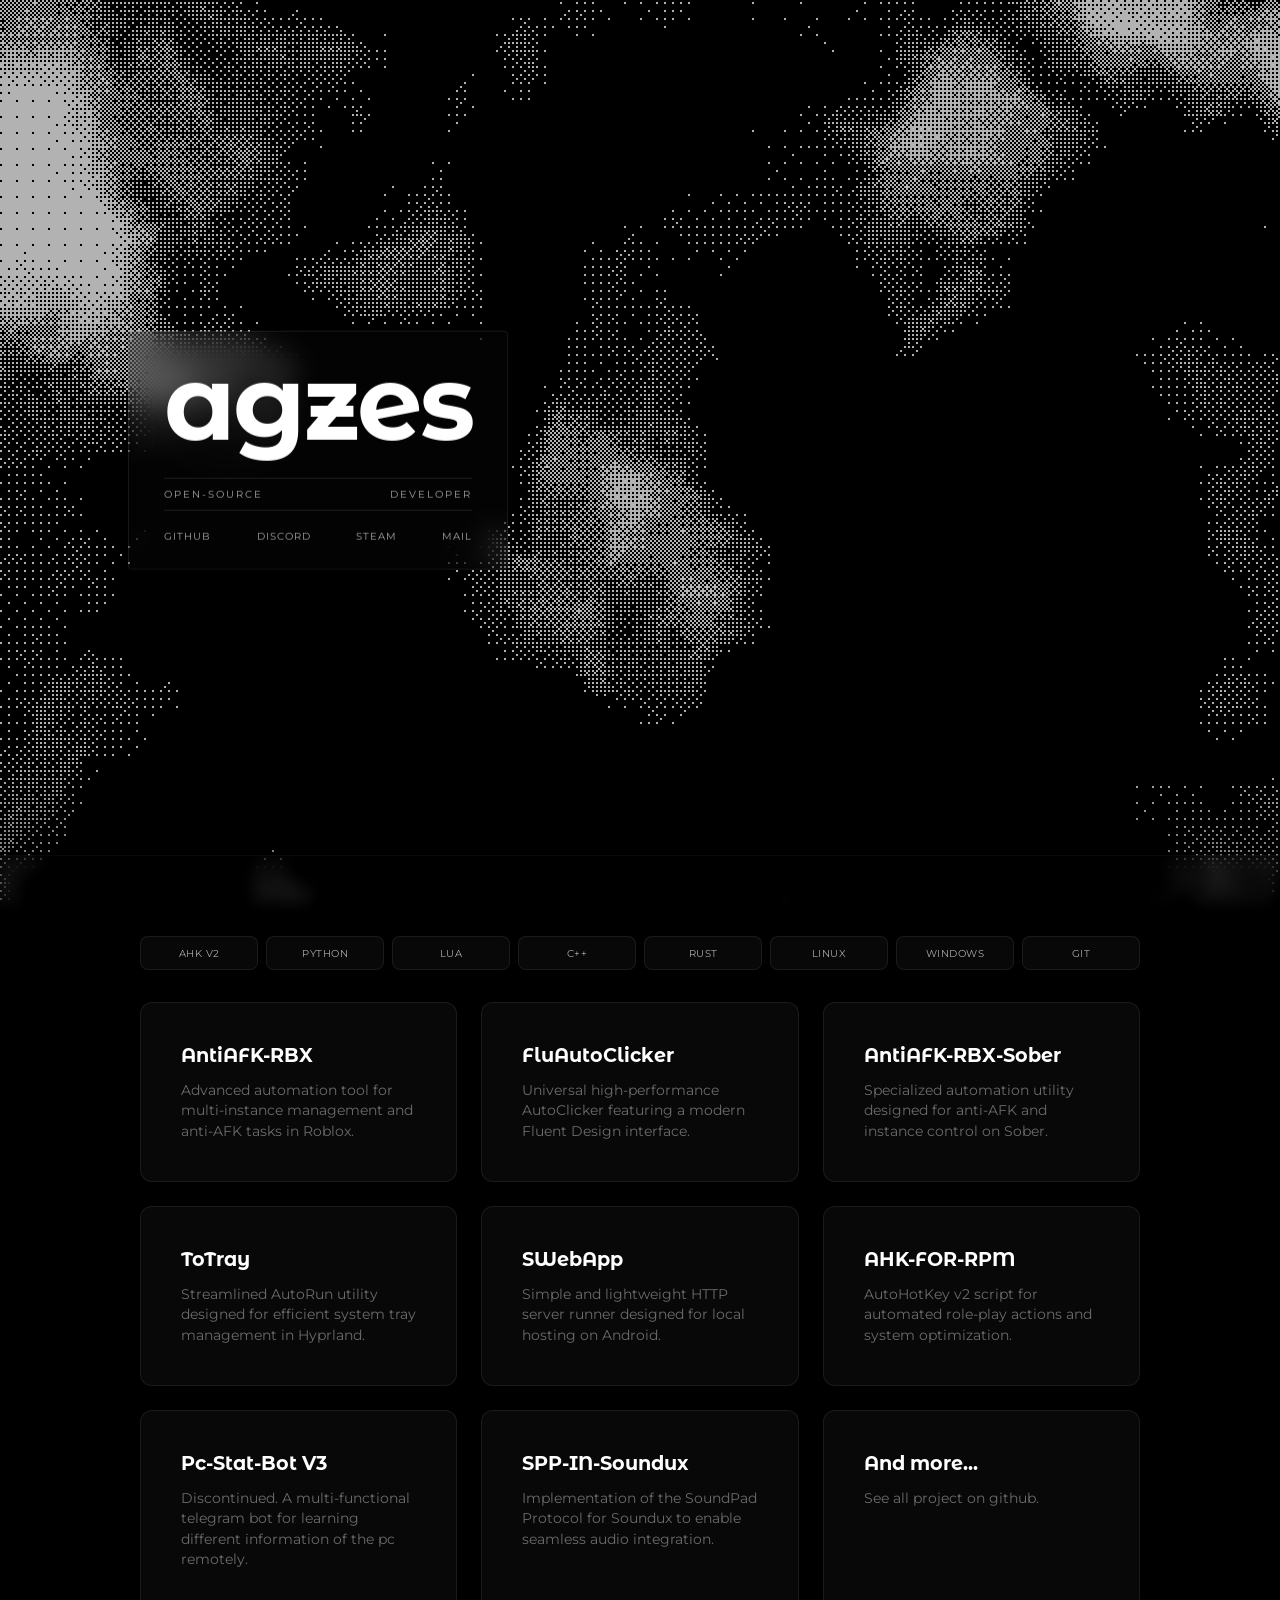
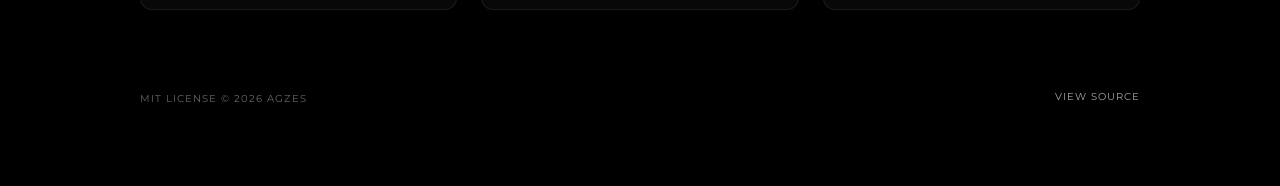
==== index.html @ f8b66f7f "🌐 • Update link" ====
<!doctype html>
<html lang="en">

<head>
    <meta charset="UTF-8" />
    <meta name="viewport" content="width=device-width, initial-scale=1.0" />
    <meta name="description" content="agzes - open-source developer" />
    <title>Agzes</title>
    <link rel="preconnect" href="https://fonts.googleapis.com" />
    <link rel="preconnect" href="https://fonts.gstatic.com" crossorigin />
    <link
        href="https://fonts.googleapis.com/css2?family=Montserrat+Alternates:wght@700&family=Montserrat:wght@300&display=swap"
        rel="stylesheet" />

    <link rel="icon" type="image/png" href="favicon.png">

    <meta property="og:title" content="@agzes" />
    <meta property="og:type" content="website" />
    <meta property="og:url" content="https://agzes.netlify.app" />
    <meta name="theme-color" content="#898989" />
    <meta property="og:image" content="https://agzes.netlify.app/p.png" />
    <meta property="og:image:alt" content="@agzes" />
    <meta name="twitter:card" content="summary_large_image" />
    <meta name="twitter:title" content="@agzes" />
    <meta name="twitter:description" content="Agzes - open-source developer." />

    <style>
        html,
        body {
            margin: 0;
            padding: 0;
            width: 100%;
            min-height: 100%;
            background-color: #000;
            color: #fff;
            overflow-x: hidden;
        }

        .content {
            position: relative;
            z-index: 10;
            width: 100%;
            box-sizing: border-box;
        }

        @keyframes fadeInUp {
            from {
                opacity: 0;
                transform: translateY(calc(-50% + 15px));
                filter: blur(10px);
            }

            to {
                opacity: 1;
                transform: translateY(-50%);
                filter: blur(0);
            }
        }

        .hero {
            height: 100vh;
            display: flex;
            flex-direction: column;
            justify-content: center;
            padding: 0 10%;
            box-sizing: border-box;
            position: relative;
        }

        .hero-inner {
            display: inline-flex;
            flex-direction: column;
            position: fixed;
            top: 50%;
            left: 10%;
            transform: translateY(-50%);
            padding: 1.5rem 2.2rem;
            width: fit-content;
            box-sizing: border-box;
            backdrop-filter: blur(14px);
            -webkit-backdrop-filter: blur(14px);
            border: 1px solid rgba(255, 255, 255, 0.08);
            border-radius: 4px;
            background: rgba(255, 255, 255, 0.01);
            animation: fadeInUp 1.2s cubic-bezier(0.22, 1, 0.36, 1) 0.1s forwards;
            opacity: 0;
            z-index: 100;
            transition: all 0.7s cubic-bezier(0.22, 1, 0.36, 1);
        }

        .hero-inner.sticky {
            top: 0;
            left: 0;
            transform: translateY(0) !important;
            width: 100%;
            max-width: none;
            border-radius: 0;
            border-color: transparent;
            border-bottom-color: rgba(255, 255, 255, 0.08);
            padding: 0.8rem 10%;
            flex-direction: row;
            align-items: center;
            justify-content: space-between;
            background: rgba(0, 0, 0, 0.6);
        }

        .hero h1 {
            font-family: "Montserrat Alternates", sans-serif;
            font-size: clamp(3rem, 12vw, 6.5rem);
            font-weight: 700;
            margin: 0;
            letter-spacing: -3px;
            text-transform: lowercase;
            line-height: 0.9;
            transition: all 0.6s cubic-bezier(0.22, 1, 0.36, 1);
        }

        .hero-inner.sticky h1 {
            font-size: 1.5rem;
            letter-spacing: -1px;
        }

        .hero-status {
            margin: 1.8rem 0 1.2rem 0;
            display: flex;
            justify-content: space-between;
            width: 100%;
            font-family: "Montserrat", sans-serif;
            font-size: 0.6rem;
            font-weight: 400;
            letter-spacing: 2px;
            color: rgba(255, 255, 255, 0.65);
            text-transform: uppercase;
            border-top: 1px solid rgba(255, 255, 255, 0.1);
            border-bottom: 1px solid rgba(255, 255, 255, 0.1);
            padding: 10px 0;
            transition: all 0.6s ease;
        }

        .hero-inner.sticky .hero-status {
            display: none;
        }

        .hero-links {
            display: flex;
            justify-content: space-between;
            width: 100%;
            gap: 20px;
            margin: 0;
            padding: 0;
            transition: all 0.6s ease;
        }

        .hero-inner.sticky .hero-links {
            width: auto;
            justify-content: flex-end;
            gap: 30px;
            margin-right: 20px;
        }

        .hero-links a {
            font-family: "Montserrat", sans-serif;
            font-size: 0.6rem;
            color: rgba(255, 255, 255, 0.65);
            text-decoration: none;
            text-transform: uppercase;
            letter-spacing: 1px;
            transition: all 0.3s ease;
            border-bottom: 1px solid transparent;
            padding-bottom: 2px;
        }

        .hero-links a:hover {
            color: #fff;
            border-bottom-color: rgba(255, 255, 255, 0.3);
        }

        .info-wrapper {
            width: 100%;
            background: linear-gradient(to bottom, rgba(0, 0, 0, 0.1), rgba(0, 0, 0, 0.3));
            backdrop-filter: blur(8px) saturate(110%);
            -webkit-backdrop-filter: blur(8px) saturate(110%);
            border-top: 1px solid rgba(255, 255, 255, 0.05);
            margin-top: -5vh;
            padding: 80px 0;
            position: relative;
            transform: translateZ(0);
        }

        .info-wrapper::before {
            content: "";
            position: absolute;
            top: -100px;
            left: 0;
            width: 100%;
            height: 100px;
            background: linear-gradient(to bottom, transparent, rgba(0, 0, 0, 0.3));
            pointer-events: none;
        }

        .info-panel {
            max-width: 1000px;
            margin: 0 auto;
            padding: 0 10%;
        }

        .project-list {
            display: grid;
            grid-template-columns: repeat(auto-fit, minmax(300px, 1fr));
            gap: 1.5rem;
            background: transparent;
            border: none;
        }

        .project-row {
            display: flex;
            flex-direction: column;
            padding: 2.5rem;
            background: rgba(20, 20, 20, 0.4);
            backdrop-filter: blur(20px) saturate(150%);
            -webkit-backdrop-filter: blur(20px) saturate(150%);
            border: 1px solid rgba(255, 255, 255, 0.08);
            border-radius: 12px;
            transition: all 0.3s ease;
            position: relative;
            cursor: pointer;
            overflow: hidden;
            text-decoration: none;
        }

        .project-row::before {
            content: "";
            position: absolute;
            inset: 0;
            background: radial-gradient(circle at var(--mouse-x) var(--mouse-y), rgba(255, 255, 255, 0.12) 0%, transparent 150px);
            z-index: 0;
            opacity: 0;
            transition: opacity 0.3s ease;
            pointer-events: none;
        }

        .project-row:hover::before {
            opacity: 1;
        }

        .project-row:hover {
            background: rgba(255, 255, 255, 0.04);
            border-color: rgba(255, 255, 255, 0.15);
        }

        .project-row>* {
            position: relative;
            z-index: 1;
        }

        .project-row h3 {
            font-family: "Montserrat Alternates", sans-serif;
            font-size: 1.2rem;
            margin: 0 0 0.8rem 0;
            color: #fff;
            font-weight: 700;
        }

        .star-count {
            position: absolute;
            top: 1.5rem;
            right: 1.5rem;
            font-family: "Montserrat", sans-serif;
            font-size: 0.7rem;
            color: rgba(255, 255, 255, 0.4);
            display: flex;
            align-items: center;
            gap: 4px;
        }

        .star-count svg {
            width: 12px;
            height: 12px;
            fill: currentColor;
        }

        .project-row p {
            font-family: "Montserrat", sans-serif;
            font-size: 0.85rem;
            line-height: 1.5;
            color: rgba(255, 255, 255, 0.4);
            margin: 0;
        }

        .stack {
            margin-bottom: 2rem;
            display: grid;
            grid-template-columns: repeat(auto-fit, minmax(90px, 1fr));
            gap: 0.5rem;
            width: 100%;
        }

        .stack div {
            display: flex;
            align-items: center;
            justify-content: center;
            padding: 0.6rem 0.3rem;
            background: rgba(20, 20, 20, 0.4);
            backdrop-filter: blur(15px) saturate(150%);
            -webkit-backdrop-filter: blur(15px) saturate(150%);
            border: 1px solid rgba(255, 255, 255, 0.08);
            border-radius: 8px;
            font-family: "Montserrat", sans-serif;
            font-size: 0.65rem;
            font-weight: 400;
            color: rgba(255, 255, 255, 0.65);
            text-transform: uppercase;
            letter-spacing: 0.5px;
            transition: all 0.3s ease;
            position: relative;
            overflow: hidden;
            cursor: default;
            white-space: nowrap;
        }

        .stack div::before {
            content: "";
            position: absolute;
            inset: 0;
            background: radial-gradient(circle at var(--mouse-x) var(--mouse-y), rgba(255, 255, 255, 0.1) 0%, transparent 80px);
            z-index: 0;
            opacity: 0;
            transition: opacity 0.3s ease;
            pointer-events: none;
        }

        .stack div:hover::before {
            opacity: 1;
        }

        .stack div:hover {
            background: rgba(255, 255, 255, 0.04);
            border-color: rgba(255, 255, 255, 0.15);
            color: #fff;
        }

        .stack span {
            display: none;
        }

        .footer {
            margin-top: 3rem;
            padding-top: 2rem;
            display: flex;
            justify-content: space-between;
            align-items: center;
            font-family: "Montserrat", sans-serif;
            font-size: 0.65rem;
            color: rgba(255, 255, 255, 0.4);
            text-transform: uppercase;
            letter-spacing: 1px;
        }

        .footer a {
            color: rgba(255, 255, 255, 0.65);
            text-decoration: none;
            transition: color 0.3s ease;
            border-bottom: 1px solid transparent;
            padding-bottom: 2px;
        }

        .footer a:hover {
            color: #fff;
            border-bottom-color: rgba(255, 255, 255, 0.3);
        }

        canvas {
            position: fixed;
            top: 0;
            left: 0;
            width: 100%;
            height: 100%;
            touch-action: none;
            image-rendering: pixelated;
            z-index: 1;
        }

        @keyframes fadeInUpMobile {
            from {
                opacity: 0;
                transform: translate(-50%, calc(-50% + 15px));
                filter: blur(10px);
            }

            to {
                opacity: 1;
                transform: translate(-50%, -50%);
                filter: blur(0);
            }
        }

        @media (max-width: 768px) {
            .hero {
                padding: 0 5%;
            }

            .hero-inner {
                left: 50%;
                transform: translate(-50%, -50%);
                width: 90%;
                padding: 1.2rem 1.5rem;
                animation-name: fadeInUpMobile;
            }

            .hero-inner.sticky {
                left: 0;
                transform: translate(0, 0) !important;
                width: 100%;
                padding: 0.6rem 5%;
            }

            .hero h1 {
                font-size: clamp(2rem, 15vw, 4rem);
                text-align: center;
            }

            .hero-inner.sticky h1 {
                font-size: 1.2rem;
            }

            .hero-status {
                font-size: 0.5rem;
                margin: 1.2rem 0 0.8rem 0;
            }

            .hero-links {
                gap: 10px;
                justify-content: center;
                flex-wrap: wrap;
            }

            .hero-inner.sticky .hero-links {
                gap: 15px;
                margin-right: 0;
            }

            .info-panel {
                padding: 0 5%;
            }

            .project-list {
                grid-template-columns: 1fr;
            }

            .project-row {
                padding: 1.5rem;
            }

            .stack {
                grid-template-columns: repeat(auto-fit, minmax(70px, 1fr));
            }

            .footer {
                flex-direction: column;
                gap: 1rem;
                text-align: center;
            }
        }

        @media (max-width: 480px) {
            .hero-links a {
                font-size: 0.55rem;
            }

            .hero-inner.sticky .hero-links {
                gap: 10px;
            }

            .hero-inner.sticky h1 {
                display: none;
            }

            .hero-inner.sticky {
                justify-content: center;
            }
        }
    </style>
</head>

<body>
    <div class="content">
        <div class="hero">
            <div class="hero-inner">
                <h1>agzes</h1>
                <div class="hero-status"><span>open-source</span><span>developer</span></div>
                <div class="hero-links">
                    <a href="https://github.com/agzes" target="_blank" rel="noopener noreferrer">github</a>
                    <a href="https://discord.com/users/695827097024856124" target="_blank"
                        rel="noopener noreferrer">discord</a>
                    <a href="https://steamcommunity.com/id/agzes_/" target="_blank" rel="noopener noreferrer">steam</a>
                    <a href="mailto:agzes0@proton.me">mail</a>
                </div>
            </div>
        </div>
        <div class="info-wrapper">
            <div class="info-panel">
                <div class="stack">
                    <div>AHK V2</div>
                    <div>Python</div>
                    <div>Lua</div>
                    <div>C++</div>
                    <div>Rust</div>
                    <div>Linux</div>
                    <div>Windows</div>
                    <div>Git</div>
                </div>
                <div class="project-list">
                    <a href="https://github.com/agzes/antiafk-rbx" target="_blank" rel="noopener noreferrer"
                        class="project-row">
                        <h3>AntiAFK-RBX</h3>
                        <p>Advanced automation tool for multi-instance management and anti-AFK tasks in Roblox.</p>
                    </a>
                    <a href="https://github.com/agzes/fluautoclicker" target="_blank" rel="noopener noreferrer"
                        class="project-row">
                        <h3>FluAutoClicker</h3>
                        <p>Universal high-performance AutoClicker featuring a modern Fluent Design interface.</p>
                    </a>
                    <a href="https://github.com/agzes/antiafk-rbx-sober" target="_blank" rel="noopener noreferrer"
                        class="project-row">
                        <h3>AntiAFK-RBX-Sober</h3>
                        <p>Specialized automation utility designed for anti-AFK and instance control on Sober.</p>
                    </a>
                    <a href="https://github.com/agzes/totray" target="_blank" rel="noopener noreferrer"
                        class="project-row">
                        <h3>ToTray</h3>
                        <p>Streamlined AutoRun utility designed for efficient system tray management in Hyprland.</p>
                    </a>
                    <a href="https://github.com/agzes/swebapp" target="_blank" rel="noopener noreferrer"
                        class="project-row">
                        <h3>SWebApp</h3>
                        <p>Simple and lightweight HTTP server runner designed for local hosting on Android.</p>
                    </a>
                    <a href="https://github.com/agzes/ahk-for-rpm" target="_blank" rel="noopener noreferrer"
                        class="project-row">
                        <h3>AHK-FOR-RPM</h3>
                        <p>AutoHotKey v2 script for automated role-play actions and system optimization.</p>
                    </a>
                    <a href="https://github.com/agzes/pc-stat-bot" target="_blank" rel="noopener noreferrer"
                        class="project-row">
                        <h3>Pc-Stat-Bot V3</h3>
                        <p>Discontinued. A multi-functional telegram bot for learning different information of the pc
                            remotely.</p>
                    </a>
                    <a href="https://github.com/agzes/spp-in-soundux" target="_blank" rel="noopener noreferrer"
                        class="project-row">
                        <h3>SPP-IN-Soundux</h3>
                        <p>Implementation of the SoundPad Protocol for Soundux to enable seamless audio integration.</p>
                    </a>
                    <a href="https://github.com/agzes/" target="_blank" rel="noopener noreferrer" class="project-row">
                        <h3>And more...</h3>
                        <p>See all project on github.</p>
                    </a>
                </div>
                <div class="footer">
                    <span>MIT License © 2026 agzes</span>
                    <a href="https://github.com/Agzes/agzes.github.io" target="_blank" rel="noopener noreferrer">View
                        Source</a>
                </div>
            </div>
        </div>
    </div>
    <canvas id="c"></canvas>
    <script>
        const canvas = document.getElementById("c");
        let gl;
        try { gl = canvas.getContext("webgl2"); } catch (e) { gl = null; }
        if (!gl) {
            document.body.classList.add("no-webgl");
            const ctx = canvas.getContext("2d");
            let w, h, dots = [];
            const init2D = () => {
                w = canvas.width = Math.ceil(innerWidth / 4);
                h = canvas.height = Math.ceil(innerHeight / 4);
                dots = Array(4).fill(0).map(() => ({
                    x: Math.random() * w, y: Math.random() * h,
                    vx: (Math.random() - 0.5) * 0.3, vy: (Math.random() - 0.5) * 0.3,
                    r: Math.random() * w * 0.4 + w * 0.1,
                }));
            };
            const loop2D = () => {
                ctx.globalCompositeOperation = "source-over";
                ctx.fillStyle = "#000";
                ctx.fillRect(0, 0, w, h);
                ctx.globalCompositeOperation = "screen";
                dots.forEach((d) => {
                    d.x += d.vx; d.y += d.vy;
                    if (d.x < -d.r) d.x = w + d.r; if (d.x > w + d.r) d.x = -d.r;
                    if (d.y < -d.r) d.y = h + d.r; if (d.y > h + d.r) d.y = -d.r;
                    const grad = ctx.createRadialGradient(d.x, d.y, 0, d.x, d.y, d.r);
                    grad.addColorStop(0, "rgba(255, 255, 255, 0.12)");
                    grad.addColorStop(1, "rgba(255, 255, 255, 0)");
                    ctx.fillStyle = grad;
                    ctx.beginPath(); ctx.arc(d.x, d.y, d.r, 0, Math.PI * 2); ctx.fill();
                });
                requestAnimationFrame(loop2D);
            };
            window.addEventListener("resize", init2D);
            init2D(); loop2D();
        } else {
            const p = gl.createProgram();
            const compile = (type, src) => {
                const s = gl.createShader(type);
                gl.shaderSource(s, src);
                gl.compileShader(s);
                gl.attachShader(p, s);
            };
            compile(gl.VERTEX_SHADER, `#version 300 es
                    void main() { gl_Position = vec4(float((gl_VertexID & 1) << 2) - 1.0, float((gl_VertexID & 2) << 1) - 1.0, 0.0, 1.0); }`);
            compile(gl.FRAGMENT_SHADER, `#version 300 es
                    precision highp float;
                    out vec4 fragColor;
                    uniform vec2 u_res, u_mouse;
                    uniform float u_time, u_seed;
                    const float PIXEL_SCALE = 2.0;
                    const int bayer[64] = int[64](0,32,8,40,2,34,10,42,48,16,56,24,50,18,58,26,12,44,4,36,14,46,6,38,60,28,52,20,62,30,54,22,3,35,11,43,1,33,9,41,51,19,59,27,49,17,57,25,15,47,7,39,13,45,5,37,63,31,55,23,61,29,53,21);
                    float r(vec2 st) { return fract(sin(dot(st, vec2(12.9898, 78.233))) * 43758.545); }
                    float n(vec2 st) {
                        vec2 i = floor(st), f = fract(st), u = f * f * (3.0 - 2.0 * f);
                        return mix(mix(r(i), r(i + vec2(1.0, 0.0)), u.x), mix(r(i + vec2(0.0, 1.0)), r(i + 1.0), u.x), u.y);
                    }
                    float fbm(vec2 st) {
                        float v = 0.0, a = 0.5;
                        for (int i = 0; i < 6; i++) { v += a * n(st); st *= 2.0; a *= 0.5; }
                        return v;
                    }
                    void main() {
                        vec2 coord = floor(gl_FragCoord.xy / PIXEL_SCALE);
                        float minSize = min(u_res.x, u_res.y) / PIXEL_SCALE;
                        vec2 st = coord / minSize;
                        vec2 mouse = (u_mouse * u_res) / min(u_res.x, u_res.y);
                        vec2 p = st * 3.0 + u_seed;
                        vec2 q = vec2(fbm(p + 0.1 * u_time), fbm(p + vec2(1.0)));
                        vec2 r2 = vec2(fbm(p + q + vec2(1.7, 9.2) + 0.15 * u_time), fbm(p + q + vec2(8.3, 2.8) + 0.126 * u_time));
                        float f = fbm(p + r2) - exp(-distance(st, mouse) * 12.0) * 0.4;
                        float fadeIn = smoothstep(0.0, 1.2, u_time);
                        f -= (1.0 - fadeIn) * 1.2;
                        float color = smoothstep(0.48, 0.78, f);
                        int bX = int(mod(coord.x, 8.0)), bY = int(mod(coord.y, 8.0));
                        float threshold = float(bayer[bY * 8 + bX]) / 64.0 + 0.02;
                        fragColor = vec4(vec3(step(threshold, color) * 0.7), 1.0);
                    }
                `);
            gl.linkProgram(p); gl.useProgram(p);
            const uRes = gl.getUniformLocation(p, "u_res"), uTime = gl.getUniformLocation(p, "u_time"), uMouse = gl.getUniformLocation(p, "u_mouse"), uSeed = gl.getUniformLocation(p, "u_seed");
            gl.uniform1f(uSeed, Math.random() * 1000.0);
            let tx = -1, ty = -1, cx = -1, cy = -1, start = performance.now();
            const updateCursor = (x, y) => { tx = x / innerWidth; ty = 1.0 - y / innerHeight; };
            window.addEventListener("mousemove", (e) => updateCursor(e.clientX, e.clientY));
            window.addEventListener("touchstart", (e) => updateCursor(e.touches[0].clientX, e.touches[0].clientY));
            const onResize = () => { canvas.width = innerWidth; canvas.height = innerHeight; gl.viewport(0, 0, innerWidth, innerHeight); gl.uniform2f(uRes, innerWidth, innerHeight); };
            window.addEventListener("resize", onResize); onResize();
            const loop = (time) => {
                cx += (tx - cx) * 0.1; cy += (ty - cy) * 0.1;
                gl.uniform1f(uTime, (time - start) * 0.001); gl.uniform2f(uMouse, cx, cy);
                gl.drawArrays(gl.TRIANGLES, 0, 3); requestAnimationFrame(loop);
            };
            requestAnimationFrame(loop);
            const cards = document.querySelectorAll(".project-row, .stack div");
            window.addEventListener("mousemove", (e) => {
                cards.forEach((card) => {
                    const rect = card.getBoundingClientRect();
                    const x = e.clientX - rect.left, y = e.clientY - rect.top;
                    card.style.setProperty("--mouse-x", `${x}px`); card.style.setProperty("--mouse-y", `${y}px`);
                });
            });
            const projectCards = document.querySelectorAll(".project-list .project-row");
            projectCards.forEach(async (card) => {
                const href = card.getAttribute("href");
                if (href.includes("github.com")) {
                    const parts = href.split("github.com/")[1].split("/");
                    const owner = parts[0], repo = parts[1];
                    if (owner && repo) {
                        try {
                            const response = await fetch(`https://api.github.com/repos/${owner}/${repo}`);
                            if (response.ok) {
                                const data = await response.json();
                                if (data.stargazers_count > 0) {
                                    const starSpan = document.createElement("span");
                                    starSpan.className = "star-count";
                                    starSpan.innerHTML = `<svg viewBox="0 0 24 24"><path d="M12 .587l3.668 7.568 8.332 1.151-6.064 5.828 1.48 8.279-7.416-3.967-7.417 3.967 1.481-8.279-6.064-5.828 8.332-1.151z"/></svg>${data.stargazers_count}`;
                                    card.appendChild(starSpan);
                                }
                            }
                        } catch (e) { console.error("GitHub fetch error:", e); }
                    }
                }
            });
            const heroInner = document.querySelector(".hero-inner");
            window.addEventListener("scroll", () => {
                if (window.scrollY > 100) { heroInner.classList.add("sticky"); } else { heroInner.classList.remove("sticky"); }
            });
        }
    </script>
</body>

</html>
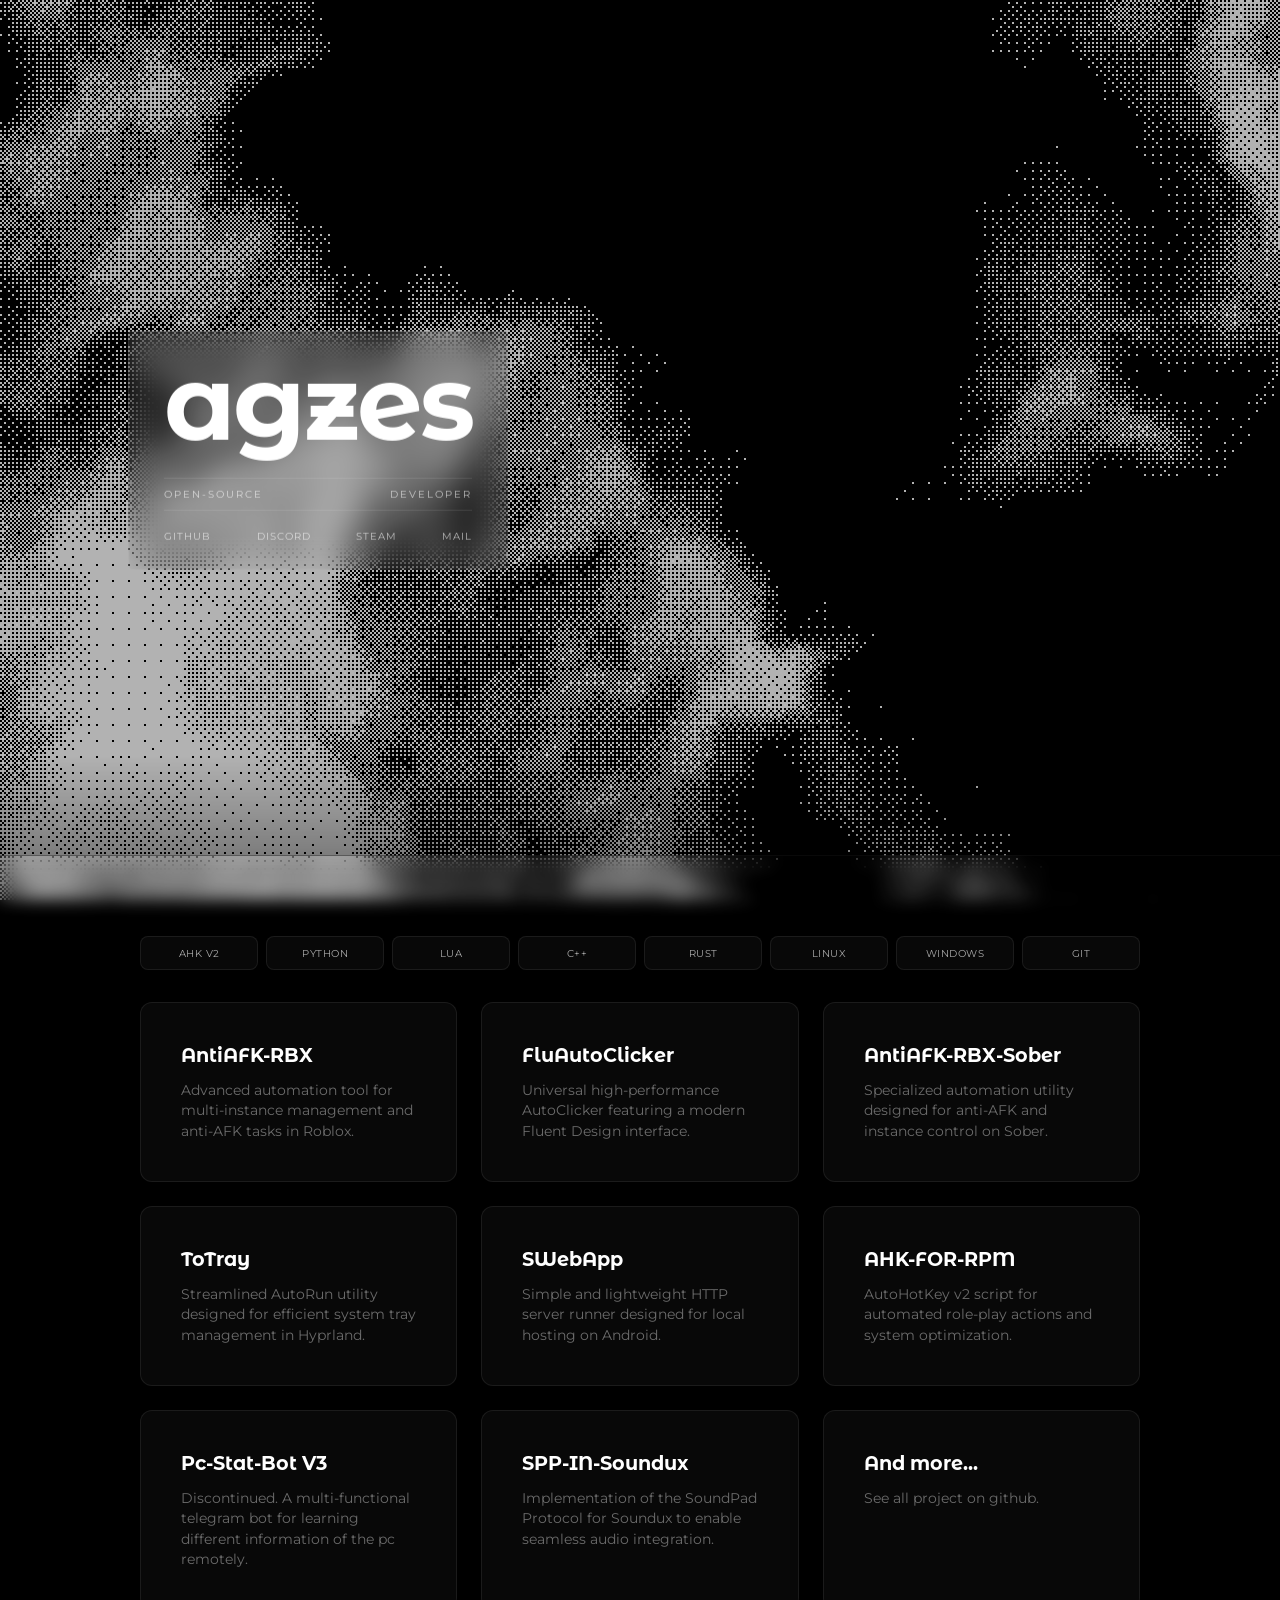
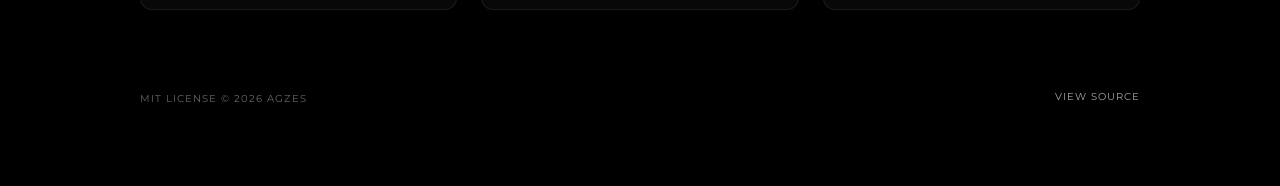
==== commit f65e4f42: "Update Discord link in index.html" ====
--- a/index.html
+++ b/index.html
@@ -490,7 +490,7 @@
                 <div class="hero-status"><span>open-source</span><span>developer</span></div>
                 <div class="hero-links">
                     <a href="https://github.com/agzes" target="_blank" rel="noopener noreferrer">github</a>
-                    <a href="https://discord.com/users/695827097024856124" target="_blank"
+                    <a href="https://discord.gg/EvmFD8jReF" target="_blank"
                         rel="noopener noreferrer">discord</a>
                     <a href="https://steamcommunity.com/id/agzes_/" target="_blank" rel="noopener noreferrer">steam</a>
                     <a href="mailto:agzes0@proton.me">mail</a>
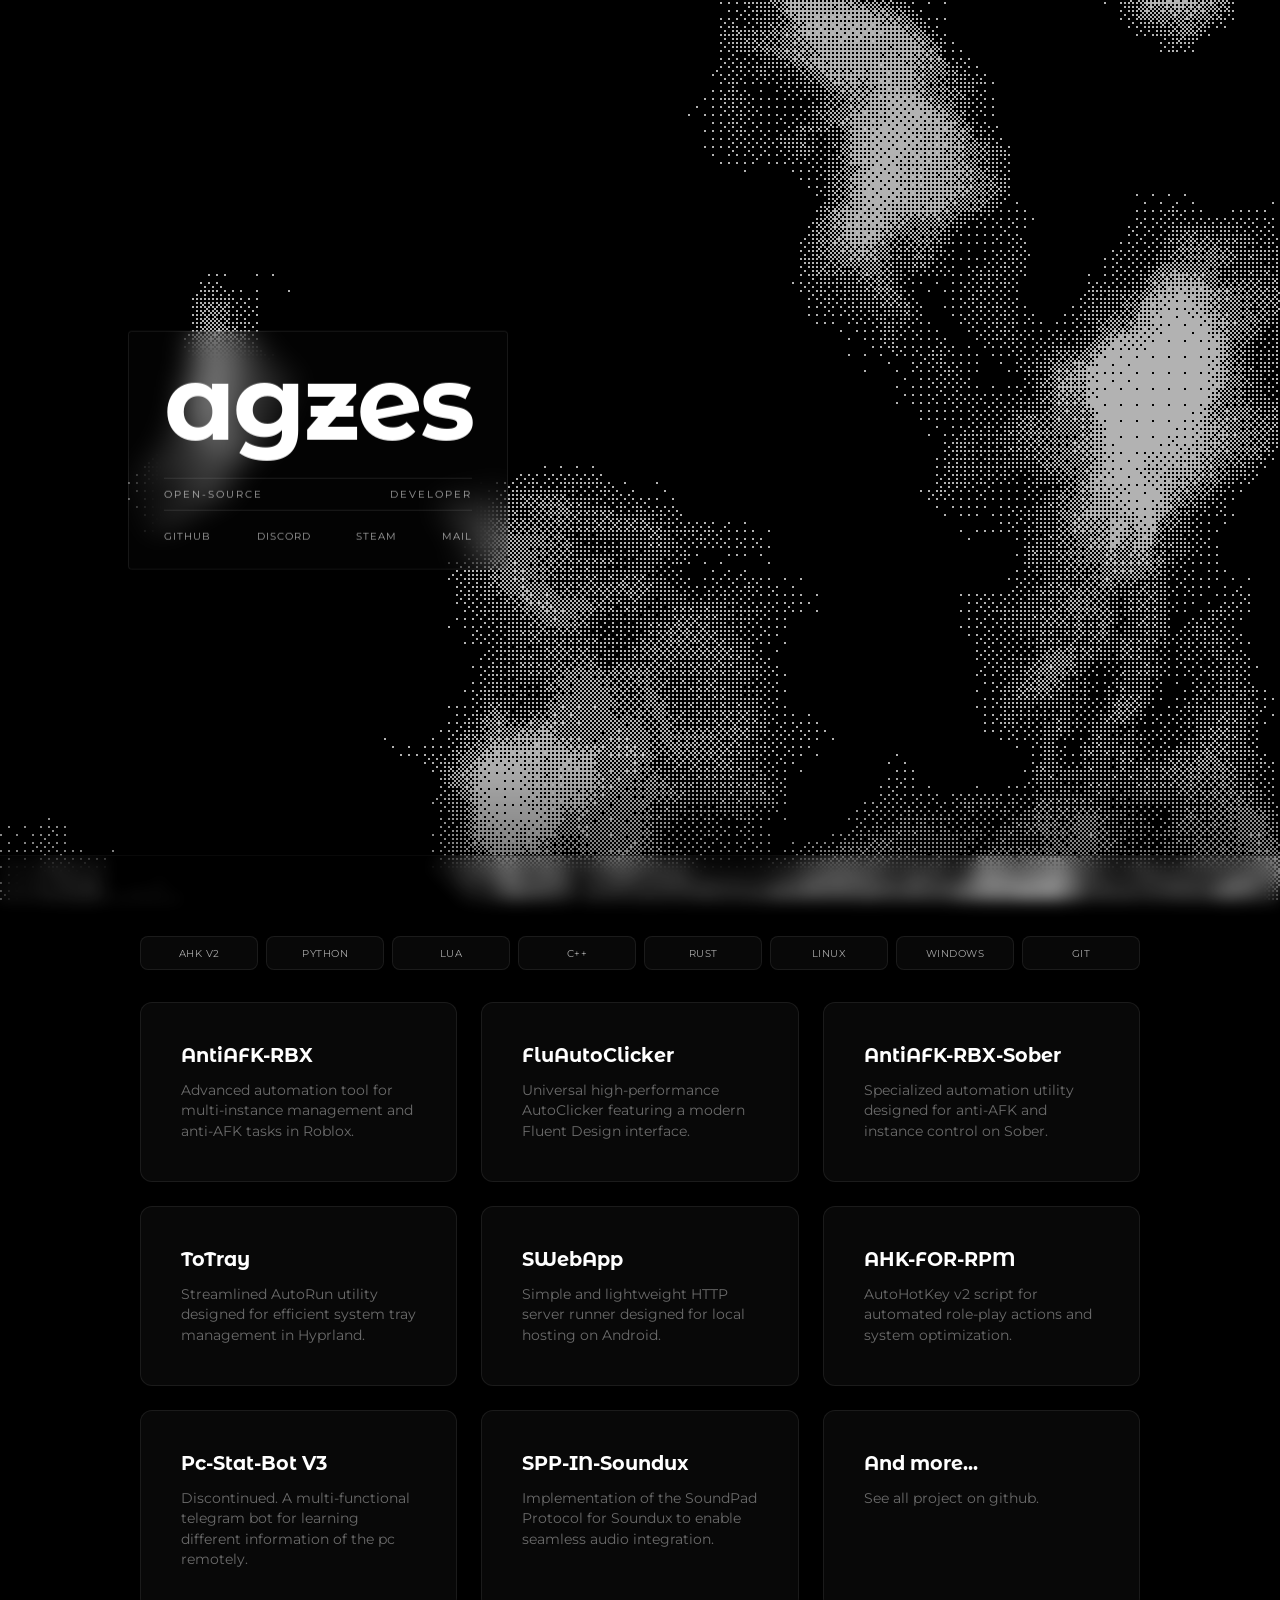
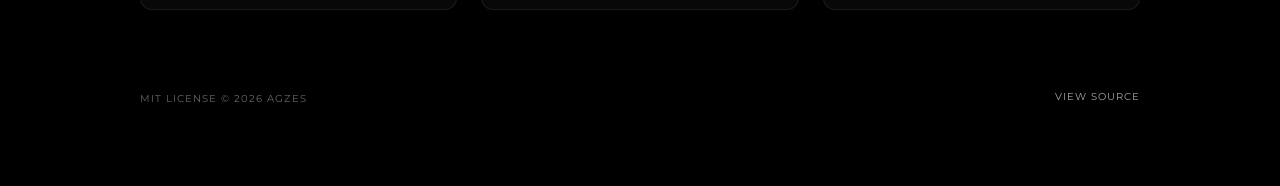
==== commit adf5495a: "Update Discord link to new URL" ====
--- a/index.html
+++ b/index.html
@@ -490,7 +490,7 @@
                 <div class="hero-status"><span>open-source</span><span>developer</span></div>
                 <div class="hero-links">
                     <a href="https://github.com/agzes" target="_blank" rel="noopener noreferrer">github</a>
-                    <a href="https://discord.gg/EvmFD8jReF" target="_blank"
+                    <a href="https://agzes.github.io/go/to/discord" target="_blank"
                         rel="noopener noreferrer">discord</a>
                     <a href="https://steamcommunity.com/id/agzes_/" target="_blank" rel="noopener noreferrer">steam</a>
                     <a href="mailto:agzes0@proton.me">mail</a>
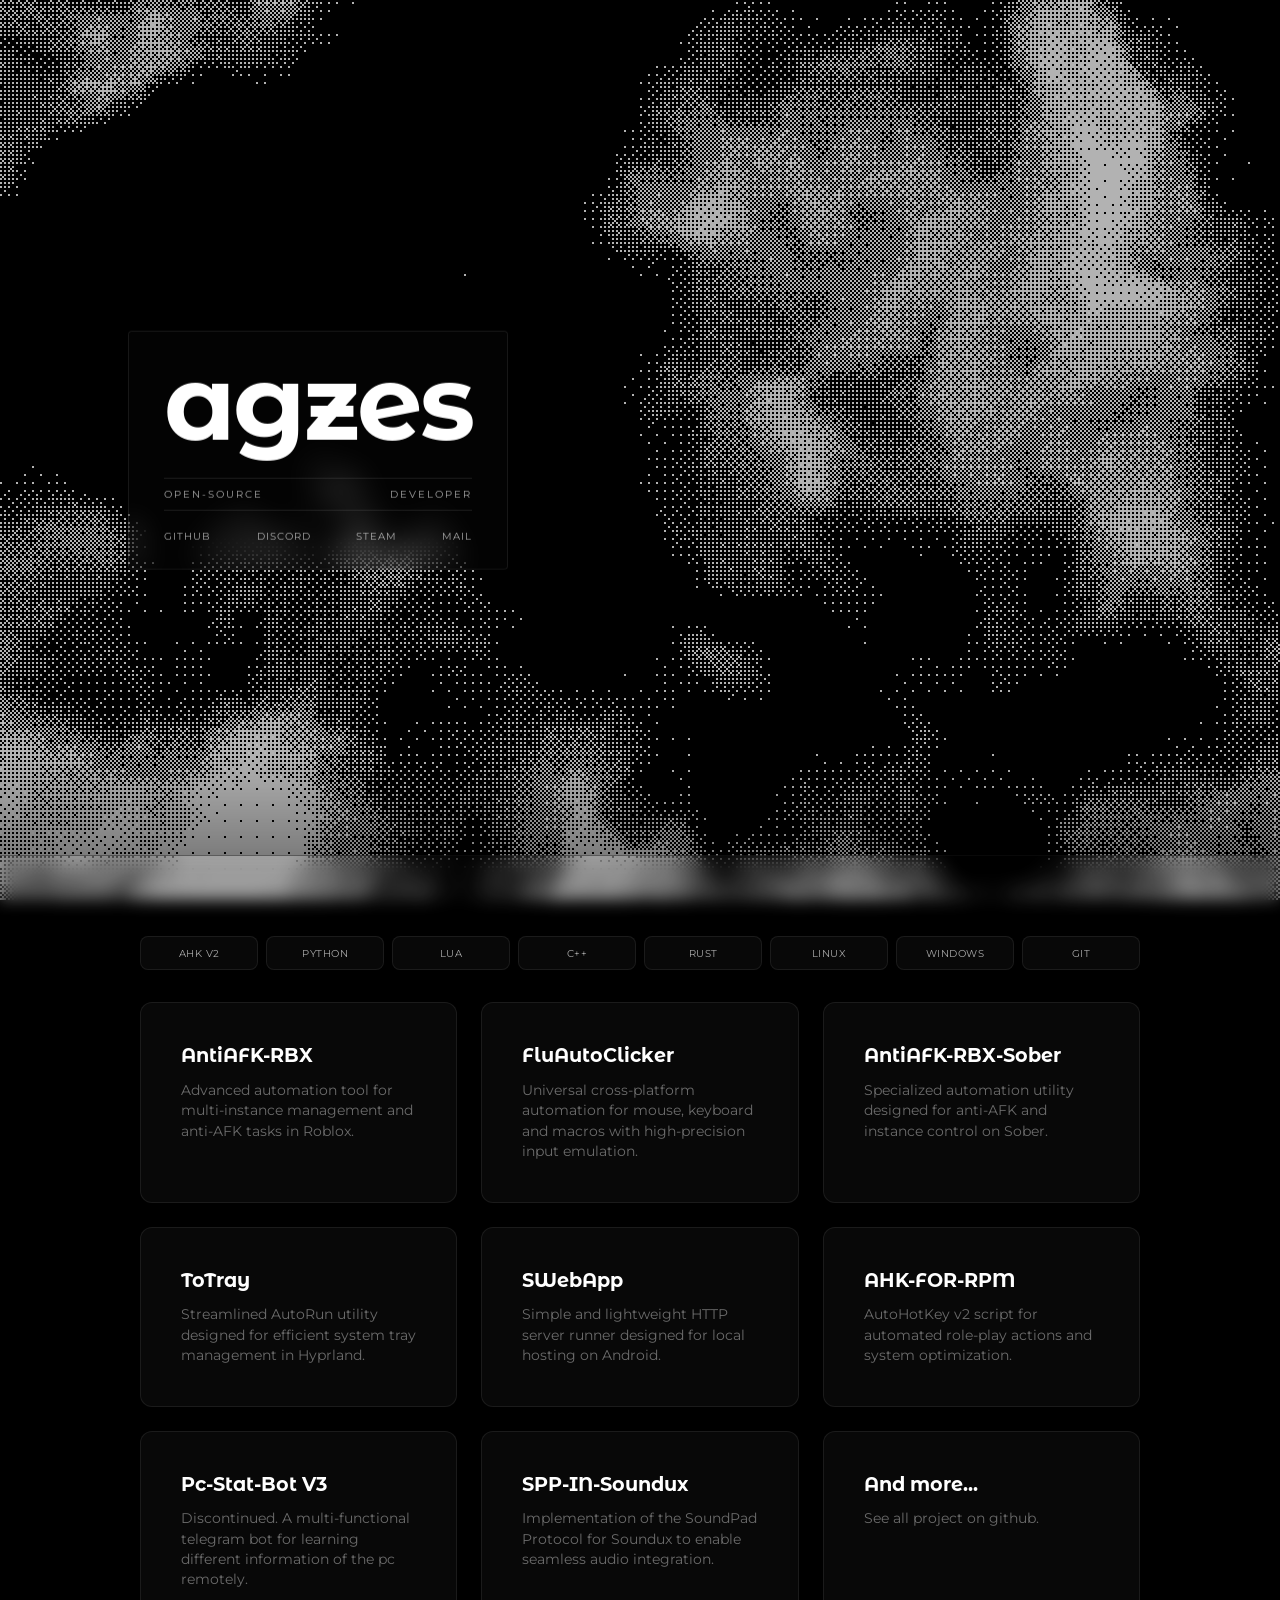
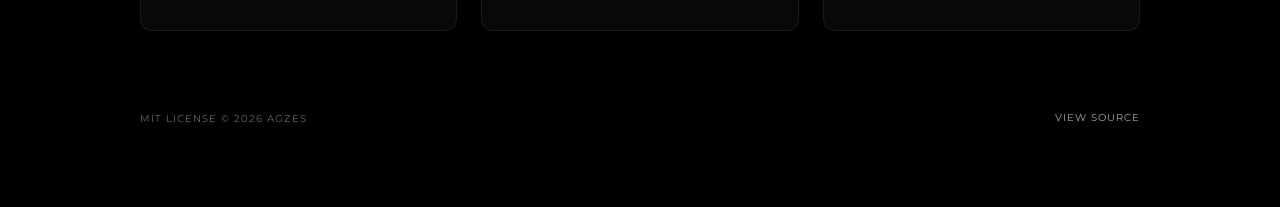
==== commit 9db5b1ad: "Update index.html" ====
--- a/index.html
+++ b/index.html
@@ -518,7 +518,7 @@
                     <a href="https://github.com/agzes/fluautoclicker" target="_blank" rel="noopener noreferrer"
                         class="project-row">
                         <h3>FluAutoClicker</h3>
-                        <p>Universal high-performance AutoClicker featuring a modern Fluent Design interface.</p>
+                        <p>Universal cross-platform automation for mouse, keyboard and macros with high-precision input emulation.</p>
                     </a>
                     <a href="https://github.com/agzes/antiafk-rbx-sober" target="_blank" rel="noopener noreferrer"
                         class="project-row">
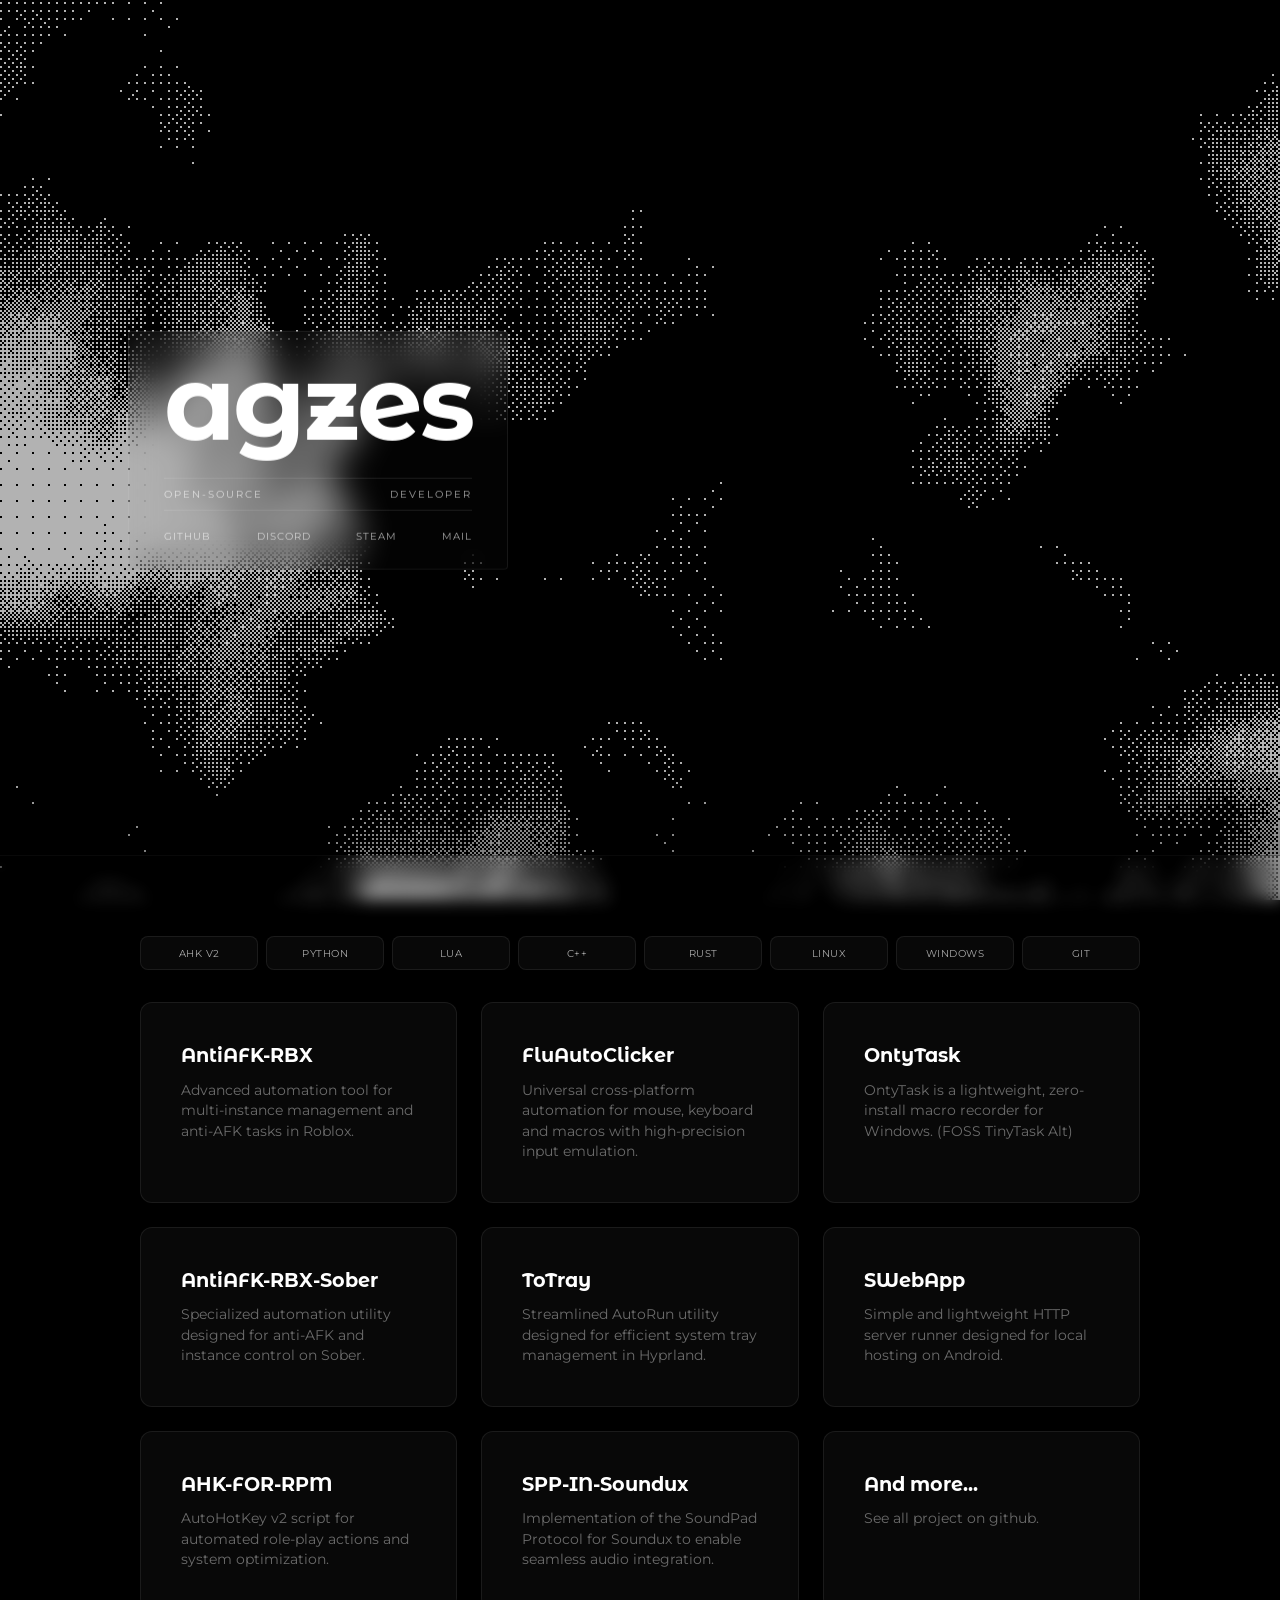
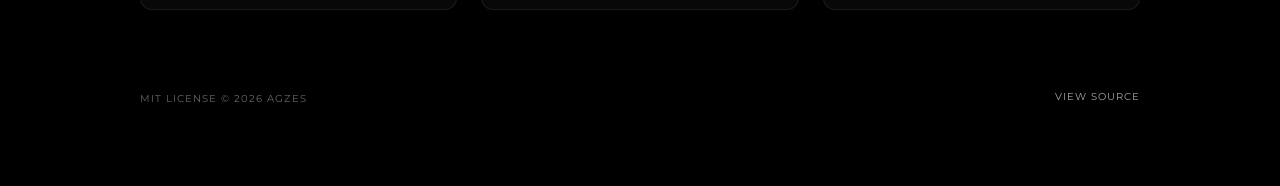
==== commit 43a21732: "update projects" ====
--- a/index.html
+++ b/index.html
@@ -520,6 +520,12 @@
                         <h3>FluAutoClicker</h3>
                         <p>Universal cross-platform automation for mouse, keyboard and macros with high-precision input emulation.</p>
                     </a>
+                    <a href="https://github.com/agzes/ontytask" target="_blank" rel="noopener noreferrer"
+                        class="project-row">
+                        <h3>OntyTask</h3>
+                        <p>OntyTask is a lightweight, zero-install macro recorder for Windows. (FOSS TinyTask Alt)</p>
+                    </a>
+
                     <a href="https://github.com/agzes/antiafk-rbx-sober" target="_blank" rel="noopener noreferrer"
                         class="project-row">
                         <h3>AntiAFK-RBX-Sober</h3>
@@ -539,12 +545,6 @@
                         class="project-row">
                         <h3>AHK-FOR-RPM</h3>
                         <p>AutoHotKey v2 script for automated role-play actions and system optimization.</p>
-                    </a>
-                    <a href="https://github.com/agzes/pc-stat-bot" target="_blank" rel="noopener noreferrer"
-                        class="project-row">
-                        <h3>Pc-Stat-Bot V3</h3>
-                        <p>Discontinued. A multi-functional telegram bot for learning different information of the pc
-                            remotely.</p>
                     </a>
                     <a href="https://github.com/agzes/spp-in-soundux" target="_blank" rel="noopener noreferrer"
                         class="project-row">
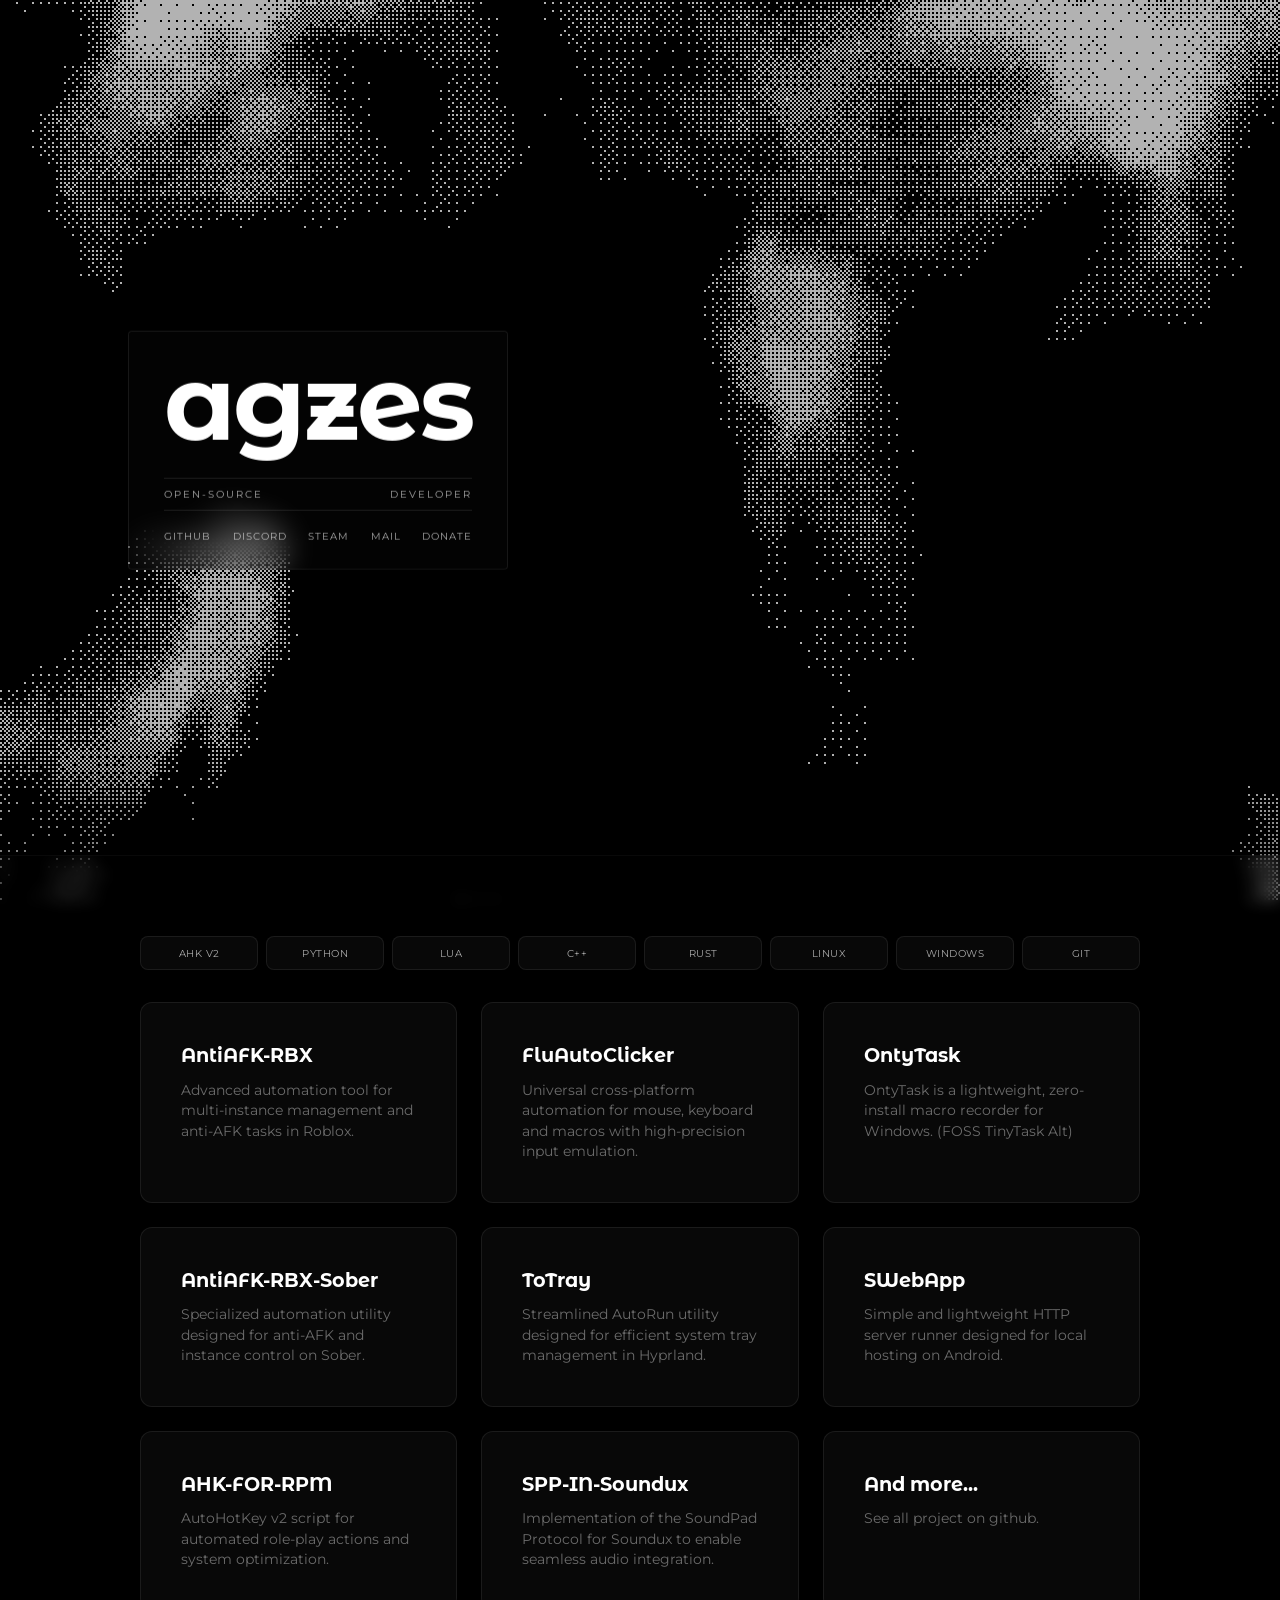
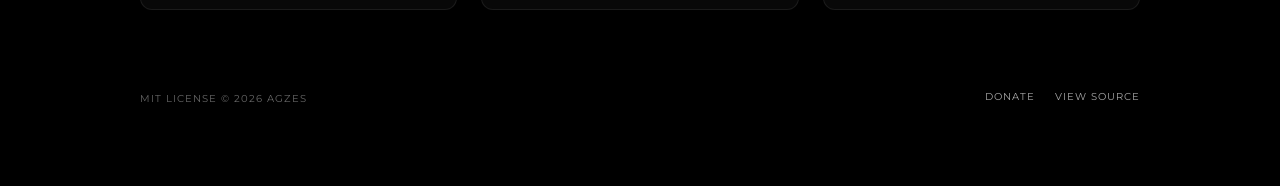
==== commit 35432238: "🌐 • Update" ====
--- a/index.html
+++ b/index.html
@@ -1,701 +1,204 @@
 <!doctype html>
 <html lang="en">
-
-<head>
-    <meta charset="UTF-8" />
-    <meta name="viewport" content="width=device-width, initial-scale=1.0" />
-    <meta name="description" content="agzes - open-source developer" />
-    <title>Agzes</title>
-    <link rel="preconnect" href="https://fonts.googleapis.com" />
-    <link rel="preconnect" href="https://fonts.gstatic.com" crossorigin />
-    <link
-        href="https://fonts.googleapis.com/css2?family=Montserrat+Alternates:wght@700&family=Montserrat:wght@300&display=swap"
-        rel="stylesheet" />
-
-    <link rel="icon" type="image/png" href="favicon.png">
-
-    <meta property="og:title" content="@agzes" />
-    <meta property="og:type" content="website" />
-    <meta property="og:url" content="https://agzes.netlify.app" />
-    <meta name="theme-color" content="#898989" />
-    <meta property="og:image" content="https://agzes.netlify.app/p.png" />
-    <meta property="og:image:alt" content="@agzes" />
-    <meta name="twitter:card" content="summary_large_image" />
-    <meta name="twitter:title" content="@agzes" />
-    <meta name="twitter:description" content="Agzes - open-source developer." />
-
-    <style>
-        html,
-        body {
-            margin: 0;
-            padding: 0;
-            width: 100%;
-            min-height: 100%;
-            background-color: #000;
-            color: #fff;
-            overflow-x: hidden;
-        }
-
-        .content {
-            position: relative;
-            z-index: 10;
-            width: 100%;
-            box-sizing: border-box;
-        }
-
-        @keyframes fadeInUp {
-            from {
-                opacity: 0;
-                transform: translateY(calc(-50% + 15px));
-                filter: blur(10px);
-            }
-
-            to {
-                opacity: 1;
-                transform: translateY(-50%);
-                filter: blur(0);
-            }
-        }
-
-        .hero {
-            height: 100vh;
-            display: flex;
-            flex-direction: column;
-            justify-content: center;
-            padding: 0 10%;
-            box-sizing: border-box;
-            position: relative;
-        }
-
-        .hero-inner {
-            display: inline-flex;
-            flex-direction: column;
-            position: fixed;
-            top: 50%;
-            left: 10%;
-            transform: translateY(-50%);
-            padding: 1.5rem 2.2rem;
-            width: fit-content;
-            box-sizing: border-box;
-            backdrop-filter: blur(14px);
-            -webkit-backdrop-filter: blur(14px);
-            border: 1px solid rgba(255, 255, 255, 0.08);
-            border-radius: 4px;
-            background: rgba(255, 255, 255, 0.01);
-            animation: fadeInUp 1.2s cubic-bezier(0.22, 1, 0.36, 1) 0.1s forwards;
-            opacity: 0;
-            z-index: 100;
-            transition: all 0.7s cubic-bezier(0.22, 1, 0.36, 1);
-        }
-
-        .hero-inner.sticky {
-            top: 0;
-            left: 0;
-            transform: translateY(0) !important;
-            width: 100%;
-            max-width: none;
-            border-radius: 0;
-            border-color: transparent;
-            border-bottom-color: rgba(255, 255, 255, 0.08);
-            padding: 0.8rem 10%;
-            flex-direction: row;
-            align-items: center;
-            justify-content: space-between;
-            background: rgba(0, 0, 0, 0.6);
-        }
-
-        .hero h1 {
-            font-family: "Montserrat Alternates", sans-serif;
-            font-size: clamp(3rem, 12vw, 6.5rem);
-            font-weight: 700;
-            margin: 0;
-            letter-spacing: -3px;
-            text-transform: lowercase;
-            line-height: 0.9;
-            transition: all 0.6s cubic-bezier(0.22, 1, 0.36, 1);
-        }
-
-        .hero-inner.sticky h1 {
-            font-size: 1.5rem;
-            letter-spacing: -1px;
-        }
-
-        .hero-status {
-            margin: 1.8rem 0 1.2rem 0;
-            display: flex;
-            justify-content: space-between;
-            width: 100%;
-            font-family: "Montserrat", sans-serif;
-            font-size: 0.6rem;
-            font-weight: 400;
-            letter-spacing: 2px;
-            color: rgba(255, 255, 255, 0.65);
-            text-transform: uppercase;
-            border-top: 1px solid rgba(255, 255, 255, 0.1);
-            border-bottom: 1px solid rgba(255, 255, 255, 0.1);
-            padding: 10px 0;
-            transition: all 0.6s ease;
-        }
-
-        .hero-inner.sticky .hero-status {
-            display: none;
-        }
-
-        .hero-links {
-            display: flex;
-            justify-content: space-between;
-            width: 100%;
-            gap: 20px;
-            margin: 0;
-            padding: 0;
-            transition: all 0.6s ease;
-        }
-
-        .hero-inner.sticky .hero-links {
-            width: auto;
-            justify-content: flex-end;
-            gap: 30px;
-            margin-right: 20px;
-        }
-
-        .hero-links a {
-            font-family: "Montserrat", sans-serif;
-            font-size: 0.6rem;
-            color: rgba(255, 255, 255, 0.65);
-            text-decoration: none;
-            text-transform: uppercase;
-            letter-spacing: 1px;
-            transition: all 0.3s ease;
-            border-bottom: 1px solid transparent;
-            padding-bottom: 2px;
-        }
-
-        .hero-links a:hover {
-            color: #fff;
-            border-bottom-color: rgba(255, 255, 255, 0.3);
-        }
-
-        .info-wrapper {
-            width: 100%;
-            background: linear-gradient(to bottom, rgba(0, 0, 0, 0.1), rgba(0, 0, 0, 0.3));
-            backdrop-filter: blur(8px) saturate(110%);
-            -webkit-backdrop-filter: blur(8px) saturate(110%);
-            border-top: 1px solid rgba(255, 255, 255, 0.05);
-            margin-top: -5vh;
-            padding: 80px 0;
-            position: relative;
-            transform: translateZ(0);
-        }
-
-        .info-wrapper::before {
-            content: "";
-            position: absolute;
-            top: -100px;
-            left: 0;
-            width: 100%;
-            height: 100px;
-            background: linear-gradient(to bottom, transparent, rgba(0, 0, 0, 0.3));
-            pointer-events: none;
-        }
-
-        .info-panel {
-            max-width: 1000px;
-            margin: 0 auto;
-            padding: 0 10%;
-        }
-
-        .project-list {
-            display: grid;
-            grid-template-columns: repeat(auto-fit, minmax(300px, 1fr));
-            gap: 1.5rem;
-            background: transparent;
-            border: none;
-        }
-
-        .project-row {
-            display: flex;
-            flex-direction: column;
-            padding: 2.5rem;
-            background: rgba(20, 20, 20, 0.4);
-            backdrop-filter: blur(20px) saturate(150%);
-            -webkit-backdrop-filter: blur(20px) saturate(150%);
-            border: 1px solid rgba(255, 255, 255, 0.08);
-            border-radius: 12px;
-            transition: all 0.3s ease;
-            position: relative;
-            cursor: pointer;
-            overflow: hidden;
-            text-decoration: none;
-        }
-
-        .project-row::before {
-            content: "";
-            position: absolute;
-            inset: 0;
-            background: radial-gradient(circle at var(--mouse-x) var(--mouse-y), rgba(255, 255, 255, 0.12) 0%, transparent 150px);
-            z-index: 0;
-            opacity: 0;
-            transition: opacity 0.3s ease;
-            pointer-events: none;
-        }
-
-        .project-row:hover::before {
-            opacity: 1;
-        }
-
-        .project-row:hover {
-            background: rgba(255, 255, 255, 0.04);
-            border-color: rgba(255, 255, 255, 0.15);
-        }
-
-        .project-row>* {
-            position: relative;
-            z-index: 1;
-        }
-
-        .project-row h3 {
-            font-family: "Montserrat Alternates", sans-serif;
-            font-size: 1.2rem;
-            margin: 0 0 0.8rem 0;
-            color: #fff;
-            font-weight: 700;
-        }
-
-        .star-count {
-            position: absolute;
-            top: 1.5rem;
-            right: 1.5rem;
-            font-family: "Montserrat", sans-serif;
-            font-size: 0.7rem;
-            color: rgba(255, 255, 255, 0.4);
-            display: flex;
-            align-items: center;
-            gap: 4px;
-        }
-
-        .star-count svg {
-            width: 12px;
-            height: 12px;
-            fill: currentColor;
-        }
-
-        .project-row p {
-            font-family: "Montserrat", sans-serif;
-            font-size: 0.85rem;
-            line-height: 1.5;
-            color: rgba(255, 255, 255, 0.4);
-            margin: 0;
-        }
-
-        .stack {
-            margin-bottom: 2rem;
-            display: grid;
-            grid-template-columns: repeat(auto-fit, minmax(90px, 1fr));
-            gap: 0.5rem;
-            width: 100%;
-        }
-
-        .stack div {
-            display: flex;
-            align-items: center;
-            justify-content: center;
-            padding: 0.6rem 0.3rem;
-            background: rgba(20, 20, 20, 0.4);
-            backdrop-filter: blur(15px) saturate(150%);
-            -webkit-backdrop-filter: blur(15px) saturate(150%);
-            border: 1px solid rgba(255, 255, 255, 0.08);
-            border-radius: 8px;
-            font-family: "Montserrat", sans-serif;
-            font-size: 0.65rem;
-            font-weight: 400;
-            color: rgba(255, 255, 255, 0.65);
-            text-transform: uppercase;
-            letter-spacing: 0.5px;
-            transition: all 0.3s ease;
-            position: relative;
-            overflow: hidden;
-            cursor: default;
-            white-space: nowrap;
-        }
-
-        .stack div::before {
-            content: "";
-            position: absolute;
-            inset: 0;
-            background: radial-gradient(circle at var(--mouse-x) var(--mouse-y), rgba(255, 255, 255, 0.1) 0%, transparent 80px);
-            z-index: 0;
-            opacity: 0;
-            transition: opacity 0.3s ease;
-            pointer-events: none;
-        }
-
-        .stack div:hover::before {
-            opacity: 1;
-        }
-
-        .stack div:hover {
-            background: rgba(255, 255, 255, 0.04);
-            border-color: rgba(255, 255, 255, 0.15);
-            color: #fff;
-        }
-
-        .stack span {
-            display: none;
-        }
-
-        .footer {
-            margin-top: 3rem;
-            padding-top: 2rem;
-            display: flex;
-            justify-content: space-between;
-            align-items: center;
-            font-family: "Montserrat", sans-serif;
-            font-size: 0.65rem;
-            color: rgba(255, 255, 255, 0.4);
-            text-transform: uppercase;
-            letter-spacing: 1px;
-        }
-
-        .footer a {
-            color: rgba(255, 255, 255, 0.65);
-            text-decoration: none;
-            transition: color 0.3s ease;
-            border-bottom: 1px solid transparent;
-            padding-bottom: 2px;
-        }
-
-        .footer a:hover {
-            color: #fff;
-            border-bottom-color: rgba(255, 255, 255, 0.3);
-        }
-
-        canvas {
-            position: fixed;
-            top: 0;
-            left: 0;
-            width: 100%;
-            height: 100%;
-            touch-action: none;
-            image-rendering: pixelated;
-            z-index: 1;
-        }
-
-        @keyframes fadeInUpMobile {
-            from {
-                opacity: 0;
-                transform: translate(-50%, calc(-50% + 15px));
-                filter: blur(10px);
-            }
-
-            to {
-                opacity: 1;
-                transform: translate(-50%, -50%);
-                filter: blur(0);
-            }
-        }
-
-        @media (max-width: 768px) {
-            .hero {
-                padding: 0 5%;
-            }
-
-            .hero-inner {
-                left: 50%;
-                transform: translate(-50%, -50%);
-                width: 90%;
-                padding: 1.2rem 1.5rem;
-                animation-name: fadeInUpMobile;
-            }
-
-            .hero-inner.sticky {
-                left: 0;
-                transform: translate(0, 0) !important;
-                width: 100%;
-                padding: 0.6rem 5%;
-            }
-
-            .hero h1 {
-                font-size: clamp(2rem, 15vw, 4rem);
-                text-align: center;
-            }
-
-            .hero-inner.sticky h1 {
-                font-size: 1.2rem;
-            }
-
-            .hero-status {
-                font-size: 0.5rem;
-                margin: 1.2rem 0 0.8rem 0;
-            }
-
-            .hero-links {
-                gap: 10px;
-                justify-content: center;
-                flex-wrap: wrap;
-            }
-
-            .hero-inner.sticky .hero-links {
-                gap: 15px;
-                margin-right: 0;
-            }
-
-            .info-panel {
-                padding: 0 5%;
-            }
-
-            .project-list {
-                grid-template-columns: 1fr;
-            }
-
-            .project-row {
-                padding: 1.5rem;
-            }
-
-            .stack {
-                grid-template-columns: repeat(auto-fit, minmax(70px, 1fr));
-            }
-
-            .footer {
-                flex-direction: column;
-                gap: 1rem;
-                text-align: center;
-            }
-        }
-
-        @media (max-width: 480px) {
-            .hero-links a {
-                font-size: 0.55rem;
-            }
-
-            .hero-inner.sticky .hero-links {
-                gap: 10px;
-            }
-
-            .hero-inner.sticky h1 {
-                display: none;
-            }
-
-            .hero-inner.sticky {
-                justify-content: center;
-            }
-        }
-    </style>
-</head>
-
-<body>
-    <div class="content">
-        <div class="hero">
-            <div class="hero-inner">
-                <h1>agzes</h1>
-                <div class="hero-status"><span>open-source</span><span>developer</span></div>
-                <div class="hero-links">
-                    <a href="https://github.com/agzes" target="_blank" rel="noopener noreferrer">github</a>
-                    <a href="https://agzes.github.io/go/to/discord" target="_blank"
-                        rel="noopener noreferrer">discord</a>
-                    <a href="https://steamcommunity.com/id/agzes_/" target="_blank" rel="noopener noreferrer">steam</a>
-                    <a href="mailto:agzes0@proton.me">mail</a>
+    <head>
+        <meta charset="UTF-8" />
+        <meta name="viewport" content="width=device-width, initial-scale=1.0" />
+        <meta name="description" content="agzes - open-source developer" />
+        <title>agzes</title>
+        <link rel="preconnect" href="https://fonts.googleapis.com" />
+        <link rel="preconnect" href="https://fonts.gstatic.com" crossorigin />
+        <link
+            href="https://fonts.googleapis.com/css2?family=Montserrat+Alternates:wght@700&family=Montserrat:wght@300;400;500&display=swap"
+            rel="stylesheet"
+        />
+
+        <link rel="icon" type="image/png" href="favicon.png" />
+
+        <meta property="og:title" content="@agzes" />
+        <meta property="og:type" content="website" />
+        <meta property="og:url" content="https://agzes.github.io" />
+        <meta name="theme-color" content="#898989" />
+        <meta property="og:image" content="https://agzes.github.io/p.png" />
+        <meta property="og:image:alt" content="@agzes" />
+        <meta name="twitter:card" content="summary_large_image" />
+        <meta name="twitter:title" content="@agzes" />
+        <meta
+            name="twitter:description"
+            content="Agzes - open-source developer."
+        />
+
+        <link rel="stylesheet" href="styles.css" />
+    </head>
+
+    <body>
+        <div class="content">
+            <div class="hero">
+                <div class="hero-inner">
+                    <h1>agzes</h1>
+                    <div class="hero-status">
+                        <span>open-source</span><span>developer</span>
+                    </div>
+                    <div class="hero-links">
+                        <a
+                            href="https://github.com/agzes"
+                            target="_blank"
+                            rel="noopener noreferrer"
+                            >github</a
+                        >
+                        <a
+                            href="https://agzes.github.io/go/to/discord"
+                            target="_blank"
+                            rel="noopener noreferrer"
+                            >discord</a
+                        >
+                        <a
+                            href="https://steamcommunity.com/id/agzes_/"
+                            target="_blank"
+                            rel="noopener noreferrer"
+                            >steam</a
+                        >
+                        <a href="mailto:agzes0@proton.me">mail</a>
+                        <a href="donate.html">donate</a>
+                    </div>
+                </div>
+            </div>
+            <div class="info-wrapper">
+                <div class="info-panel">
+                    <div class="stack">
+                        <div>AHK V2</div>
+                        <div>Python</div>
+                        <div>Lua</div>
+                        <div>C++</div>
+                        <div>Rust</div>
+                        <div>Linux</div>
+                        <div>Windows</div>
+                        <div>Git</div>
+                    </div>
+                    <div class="project-list">
+                        <a
+                            href="https://github.com/agzes/antiafk-rbx"
+                            target="_blank"
+                            rel="noopener noreferrer"
+                            class="project-row"
+                        >
+                            <h3>AntiAFK-RBX</h3>
+                            <p>
+                                Advanced automation tool for multi-instance
+                                management and anti-AFK tasks in Roblox.
+                            </p>
+                        </a>
+                        <a
+                            href="https://github.com/agzes/fluautoclicker"
+                            target="_blank"
+                            rel="noopener noreferrer"
+                            class="project-row"
+                        >
+                            <h3>FluAutoClicker</h3>
+                            <p>
+                                Universal cross-platform automation for mouse,
+                                keyboard and macros with high-precision input
+                                emulation.
+                            </p>
+                        </a>
+                        <a
+                            href="https://github.com/agzes/ontytask"
+                            target="_blank"
+                            rel="noopener noreferrer"
+                            class="project-row"
+                        >
+                            <h3>OntyTask</h3>
+                            <p>
+                                OntyTask is a lightweight, zero-install macro
+                                recorder for Windows. (FOSS TinyTask Alt)
+                            </p>
+                        </a>
+
+                        <a
+                            href="https://github.com/agzes/antiafk-rbx-sober"
+                            target="_blank"
+                            rel="noopener noreferrer"
+                            class="project-row"
+                        >
+                            <h3>AntiAFK-RBX-Sober</h3>
+                            <p>
+                                Specialized automation utility designed for
+                                anti-AFK and instance control on Sober.
+                            </p>
+                        </a>
+                        <a
+                            href="https://github.com/agzes/totray"
+                            target="_blank"
+                            rel="noopener noreferrer"
+                            class="project-row"
+                        >
+                            <h3>ToTray</h3>
+                            <p>
+                                Streamlined AutoRun utility designed for
+                                efficient system tray management in Hyprland.
+                            </p>
+                        </a>
+                        <a
+                            href="https://github.com/agzes/swebapp"
+                            target="_blank"
+                            rel="noopener noreferrer"
+                            class="project-row"
+                        >
+                            <h3>SWebApp</h3>
+                            <p>
+                                Simple and lightweight HTTP server runner
+                                designed for local hosting on Android.
+                            </p>
+                        </a>
+                        <a
+                            href="https://github.com/agzes/ahk-for-rpm"
+                            target="_blank"
+                            rel="noopener noreferrer"
+                            class="project-row"
+                        >
+                            <h3>AHK-FOR-RPM</h3>
+                            <p>
+                                AutoHotKey v2 script for automated role-play
+                                actions and system optimization.
+                            </p>
+                        </a>
+                        <a
+                            href="https://github.com/agzes/spp-in-soundux"
+                            target="_blank"
+                            rel="noopener noreferrer"
+                            class="project-row"
+                        >
+                            <h3>SPP-IN-Soundux</h3>
+                            <p>
+                                Implementation of the SoundPad Protocol for
+                                Soundux to enable seamless audio integration.
+                            </p>
+                        </a>
+                        <a
+                            href="https://github.com/agzes/"
+                            target="_blank"
+                            rel="noopener noreferrer"
+                            class="project-row"
+                        >
+                            <h3>And more...</h3>
+                            <p>See all project on github.</p>
+                        </a>
+                    </div>
+                    <div class="footer">
+                        <span>MIT License © 2026 agzes</span>
+                        <div style="display: flex; gap: 20px">
+                            <a href="donate.html">Donate</a>
+                            <a
+                                href="https://github.com/Agzes/agzes.github.io"
+                                target="_blank"
+                                rel="noopener noreferrer"
+                                >View Source</a
+                            >
+                        </div>
+                    </div>
                 </div>
             </div>
         </div>
-        <div class="info-wrapper">
-            <div class="info-panel">
-                <div class="stack">
-                    <div>AHK V2</div>
-                    <div>Python</div>
-                    <div>Lua</div>
-                    <div>C++</div>
-                    <div>Rust</div>
-                    <div>Linux</div>
-                    <div>Windows</div>
-                    <div>Git</div>
-                </div>
-                <div class="project-list">
-                    <a href="https://github.com/agzes/antiafk-rbx" target="_blank" rel="noopener noreferrer"
-                        class="project-row">
-                        <h3>AntiAFK-RBX</h3>
-                        <p>Advanced automation tool for multi-instance management and anti-AFK tasks in Roblox.</p>
-                    </a>
-                    <a href="https://github.com/agzes/fluautoclicker" target="_blank" rel="noopener noreferrer"
-                        class="project-row">
-                        <h3>FluAutoClicker</h3>
-                        <p>Universal cross-platform automation for mouse, keyboard and macros with high-precision input emulation.</p>
-                    </a>
-                    <a href="https://github.com/agzes/ontytask" target="_blank" rel="noopener noreferrer"
-                        class="project-row">
-                        <h3>OntyTask</h3>
-                        <p>OntyTask is a lightweight, zero-install macro recorder for Windows. (FOSS TinyTask Alt)</p>
-                    </a>
-
-                    <a href="https://github.com/agzes/antiafk-rbx-sober" target="_blank" rel="noopener noreferrer"
-                        class="project-row">
-                        <h3>AntiAFK-RBX-Sober</h3>
-                        <p>Specialized automation utility designed for anti-AFK and instance control on Sober.</p>
-                    </a>
-                    <a href="https://github.com/agzes/totray" target="_blank" rel="noopener noreferrer"
-                        class="project-row">
-                        <h3>ToTray</h3>
-                        <p>Streamlined AutoRun utility designed for efficient system tray management in Hyprland.</p>
-                    </a>
-                    <a href="https://github.com/agzes/swebapp" target="_blank" rel="noopener noreferrer"
-                        class="project-row">
-                        <h3>SWebApp</h3>
-                        <p>Simple and lightweight HTTP server runner designed for local hosting on Android.</p>
-                    </a>
-                    <a href="https://github.com/agzes/ahk-for-rpm" target="_blank" rel="noopener noreferrer"
-                        class="project-row">
-                        <h3>AHK-FOR-RPM</h3>
-                        <p>AutoHotKey v2 script for automated role-play actions and system optimization.</p>
-                    </a>
-                    <a href="https://github.com/agzes/spp-in-soundux" target="_blank" rel="noopener noreferrer"
-                        class="project-row">
-                        <h3>SPP-IN-Soundux</h3>
-                        <p>Implementation of the SoundPad Protocol for Soundux to enable seamless audio integration.</p>
-                    </a>
-                    <a href="https://github.com/agzes/" target="_blank" rel="noopener noreferrer" class="project-row">
-                        <h3>And more...</h3>
-                        <p>See all project on github.</p>
-                    </a>
-                </div>
-                <div class="footer">
-                    <span>MIT License © 2026 agzes</span>
-                    <a href="https://github.com/Agzes/agzes.github.io" target="_blank" rel="noopener noreferrer">View
-                        Source</a>
-                </div>
-            </div>
-        </div>
-    </div>
-    <canvas id="c"></canvas>
-    <script>
-        const canvas = document.getElementById("c");
-        let gl;
-        try { gl = canvas.getContext("webgl2"); } catch (e) { gl = null; }
-        if (!gl) {
-            document.body.classList.add("no-webgl");
-            const ctx = canvas.getContext("2d");
-            let w, h, dots = [];
-            const init2D = () => {
-                w = canvas.width = Math.ceil(innerWidth / 4);
-                h = canvas.height = Math.ceil(innerHeight / 4);
-                dots = Array(4).fill(0).map(() => ({
-                    x: Math.random() * w, y: Math.random() * h,
-                    vx: (Math.random() - 0.5) * 0.3, vy: (Math.random() - 0.5) * 0.3,
-                    r: Math.random() * w * 0.4 + w * 0.1,
-                }));
-            };
-            const loop2D = () => {
-                ctx.globalCompositeOperation = "source-over";
-                ctx.fillStyle = "#000";
-                ctx.fillRect(0, 0, w, h);
-                ctx.globalCompositeOperation = "screen";
-                dots.forEach((d) => {
-                    d.x += d.vx; d.y += d.vy;
-                    if (d.x < -d.r) d.x = w + d.r; if (d.x > w + d.r) d.x = -d.r;
-                    if (d.y < -d.r) d.y = h + d.r; if (d.y > h + d.r) d.y = -d.r;
-                    const grad = ctx.createRadialGradient(d.x, d.y, 0, d.x, d.y, d.r);
-                    grad.addColorStop(0, "rgba(255, 255, 255, 0.12)");
-                    grad.addColorStop(1, "rgba(255, 255, 255, 0)");
-                    ctx.fillStyle = grad;
-                    ctx.beginPath(); ctx.arc(d.x, d.y, d.r, 0, Math.PI * 2); ctx.fill();
-                });
-                requestAnimationFrame(loop2D);
-            };
-            window.addEventListener("resize", init2D);
-            init2D(); loop2D();
-        } else {
-            const p = gl.createProgram();
-            const compile = (type, src) => {
-                const s = gl.createShader(type);
-                gl.shaderSource(s, src);
-                gl.compileShader(s);
-                gl.attachShader(p, s);
-            };
-            compile(gl.VERTEX_SHADER, `#version 300 es
-                    void main() { gl_Position = vec4(float((gl_VertexID & 1) << 2) - 1.0, float((gl_VertexID & 2) << 1) - 1.0, 0.0, 1.0); }`);
-            compile(gl.FRAGMENT_SHADER, `#version 300 es
-                    precision highp float;
-                    out vec4 fragColor;
-                    uniform vec2 u_res, u_mouse;
-                    uniform float u_time, u_seed;
-                    const float PIXEL_SCALE = 2.0;
-                    const int bayer[64] = int[64](0,32,8,40,2,34,10,42,48,16,56,24,50,18,58,26,12,44,4,36,14,46,6,38,60,28,52,20,62,30,54,22,3,35,11,43,1,33,9,41,51,19,59,27,49,17,57,25,15,47,7,39,13,45,5,37,63,31,55,23,61,29,53,21);
-                    float r(vec2 st) { return fract(sin(dot(st, vec2(12.9898, 78.233))) * 43758.545); }
-                    float n(vec2 st) {
-                        vec2 i = floor(st), f = fract(st), u = f * f * (3.0 - 2.0 * f);
-                        return mix(mix(r(i), r(i + vec2(1.0, 0.0)), u.x), mix(r(i + vec2(0.0, 1.0)), r(i + 1.0), u.x), u.y);
-                    }
-                    float fbm(vec2 st) {
-                        float v = 0.0, a = 0.5;
-                        for (int i = 0; i < 6; i++) { v += a * n(st); st *= 2.0; a *= 0.5; }
-                        return v;
-                    }
-                    void main() {
-                        vec2 coord = floor(gl_FragCoord.xy / PIXEL_SCALE);
-                        float minSize = min(u_res.x, u_res.y) / PIXEL_SCALE;
-                        vec2 st = coord / minSize;
-                        vec2 mouse = (u_mouse * u_res) / min(u_res.x, u_res.y);
-                        vec2 p = st * 3.0 + u_seed;
-                        vec2 q = vec2(fbm(p + 0.1 * u_time), fbm(p + vec2(1.0)));
-                        vec2 r2 = vec2(fbm(p + q + vec2(1.7, 9.2) + 0.15 * u_time), fbm(p + q + vec2(8.3, 2.8) + 0.126 * u_time));
-                        float f = fbm(p + r2) - exp(-distance(st, mouse) * 12.0) * 0.4;
-                        float fadeIn = smoothstep(0.0, 1.2, u_time);
-                        f -= (1.0 - fadeIn) * 1.2;
-                        float color = smoothstep(0.48, 0.78, f);
-                        int bX = int(mod(coord.x, 8.0)), bY = int(mod(coord.y, 8.0));
-                        float threshold = float(bayer[bY * 8 + bX]) / 64.0 + 0.02;
-                        fragColor = vec4(vec3(step(threshold, color) * 0.7), 1.0);
-                    }
-                `);
-            gl.linkProgram(p); gl.useProgram(p);
-            const uRes = gl.getUniformLocation(p, "u_res"), uTime = gl.getUniformLocation(p, "u_time"), uMouse = gl.getUniformLocation(p, "u_mouse"), uSeed = gl.getUniformLocation(p, "u_seed");
-            gl.uniform1f(uSeed, Math.random() * 1000.0);
-            let tx = -1, ty = -1, cx = -1, cy = -1, start = performance.now();
-            const updateCursor = (x, y) => { tx = x / innerWidth; ty = 1.0 - y / innerHeight; };
-            window.addEventListener("mousemove", (e) => updateCursor(e.clientX, e.clientY));
-            window.addEventListener("touchstart", (e) => updateCursor(e.touches[0].clientX, e.touches[0].clientY));
-            const onResize = () => { canvas.width = innerWidth; canvas.height = innerHeight; gl.viewport(0, 0, innerWidth, innerHeight); gl.uniform2f(uRes, innerWidth, innerHeight); };
-            window.addEventListener("resize", onResize); onResize();
-            const loop = (time) => {
-                cx += (tx - cx) * 0.1; cy += (ty - cy) * 0.1;
-                gl.uniform1f(uTime, (time - start) * 0.001); gl.uniform2f(uMouse, cx, cy);
-                gl.drawArrays(gl.TRIANGLES, 0, 3); requestAnimationFrame(loop);
-            };
-            requestAnimationFrame(loop);
-            const cards = document.querySelectorAll(".project-row, .stack div");
-            window.addEventListener("mousemove", (e) => {
-                cards.forEach((card) => {
-                    const rect = card.getBoundingClientRect();
-                    const x = e.clientX - rect.left, y = e.clientY - rect.top;
-                    card.style.setProperty("--mouse-x", `${x}px`); card.style.setProperty("--mouse-y", `${y}px`);
-                });
-            });
-            const projectCards = document.querySelectorAll(".project-list .project-row");
-            projectCards.forEach(async (card) => {
-                const href = card.getAttribute("href");
-                if (href.includes("github.com")) {
-                    const parts = href.split("github.com/")[1].split("/");
-                    const owner = parts[0], repo = parts[1];
-                    if (owner && repo) {
-                        try {
-                            const response = await fetch(`https://api.github.com/repos/${owner}/${repo}`);
-                            if (response.ok) {
-                                const data = await response.json();
-                                if (data.stargazers_count > 0) {
-                                    const starSpan = document.createElement("span");
-                                    starSpan.className = "star-count";
-                                    starSpan.innerHTML = `<svg viewBox="0 0 24 24"><path d="M12 .587l3.668 7.568 8.332 1.151-6.064 5.828 1.48 8.279-7.416-3.967-7.417 3.967 1.481-8.279-6.064-5.828 8.332-1.151z"/></svg>${data.stargazers_count}`;
-                                    card.appendChild(starSpan);
-                                }
-                            }
-                        } catch (e) { console.error("GitHub fetch error:", e); }
-                    }
-                }
-            });
-            const heroInner = document.querySelector(".hero-inner");
-            window.addEventListener("scroll", () => {
-                if (window.scrollY > 100) { heroInner.classList.add("sticky"); } else { heroInner.classList.remove("sticky"); }
-            });
-        }
-    </script>
-</body>
-
+        <canvas id="c"></canvas>
+        <script src="script.js"></script>
+    </body>
 </html>
--- a/styles.css
+++ b/styles.css
@@ -0,0 +1,1042 @@
+html,
+body {
+    margin: 0;
+    padding: 0;
+    width: 100%;
+    min-height: 100%;
+    background-color: #000;
+    color: #fff;
+    overflow-x: hidden;
+    font-family: "Montserrat", sans-serif;
+    -webkit-font-smoothing: antialiased;
+}
+
+canvas#c {
+    position: fixed;
+    top: 0;
+    left: 0;
+    width: 100%;
+    height: 100%;
+    touch-action: none;
+    image-rendering: pixelated;
+    z-index: 1;
+}
+
+.content {
+    position: relative;
+    z-index: 10;
+    width: 100%;
+    box-sizing: border-box;
+}
+
+.site-header {
+    position: fixed;
+    top: 0;
+    left: 0;
+    width: 100%;
+    padding: 0.8rem 10%;
+    box-sizing: border-box;
+    display: flex;
+    align-items: center;
+    justify-content: space-between;
+    background: rgba(0, 0, 0, 0.6);
+    backdrop-filter: blur(14px);
+    -webkit-backdrop-filter: blur(14px);
+    border-bottom: 1px solid rgba(255, 255, 255, 0.08);
+    z-index: 100;
+}
+
+.header-brand {
+    font-family: "Montserrat Alternates", sans-serif;
+    font-size: 1.5rem;
+    font-weight: 700;
+    letter-spacing: -1px;
+    color: #fff;
+    text-decoration: none;
+    text-transform: lowercase;
+    line-height: 1;
+    transition: opacity 0.2s ease;
+}
+
+.header-brand:hover {
+    opacity: 0.7;
+}
+
+.header-links {
+    display: flex;
+    align-items: center;
+    gap: 30px;
+    margin-right: 20px;
+}
+
+.header-links a,
+.hero-links a {
+    font-family: "Montserrat", sans-serif;
+    font-size: 0.6rem;
+    color: rgba(255, 255, 255, 0.65);
+    text-decoration: none;
+    text-transform: uppercase;
+    letter-spacing: 1px;
+    transition: all 0.3s ease;
+    border-bottom: 1px solid transparent;
+    padding-bottom: 2px;
+}
+
+.header-links a:hover,
+.hero-links a:hover {
+    color: #fff;
+    border-bottom-color: rgba(255, 255, 255, 0.3);
+}
+
+.footer,
+.card-footer {
+    display: flex;
+    justify-content: space-between;
+    align-items: center;
+    font-family: "Montserrat", sans-serif;
+    font-size: 0.65rem;
+    color: rgba(255, 255, 255, 0.4);
+    text-transform: uppercase;
+    letter-spacing: 1px;
+}
+
+.footer a,
+.card-footer a {
+    color: rgba(255, 255, 255, 0.65);
+    text-decoration: none;
+    transition: color 0.3s ease;
+    border-bottom: 1px solid transparent;
+    padding-bottom: 2px;
+}
+
+.footer a:hover,
+.card-footer a:hover {
+    color: #fff;
+    border-bottom-color: rgba(255, 255, 255, 0.3);
+}
+
+@keyframes fadeInUp {
+    from {
+        opacity: 0;
+        transform: translateY(calc(-50% + 15px));
+        filter: blur(10px);
+    }
+    to {
+        opacity: 1;
+        transform: translateY(-50%);
+        filter: blur(0);
+    }
+}
+
+@keyframes fadeInUpSimple {
+    from {
+        opacity: 0;
+        transform: translateY(20px);
+        filter: blur(10px);
+    }
+    to {
+        opacity: 1;
+        transform: translateY(0);
+        filter: blur(0);
+    }
+}
+
+@keyframes fadeInUpMobile {
+    from {
+        opacity: 0;
+        transform: translate(-50%, calc(-50% + 15px));
+        filter: blur(10px);
+    }
+    to {
+        opacity: 1;
+        transform: translate(-50%, -50%);
+        filter: blur(0);
+    }
+}
+
+.hero {
+    height: 100vh;
+    display: flex;
+    flex-direction: column;
+    justify-content: center;
+    padding: 0 10%;
+    box-sizing: border-box;
+    position: relative;
+}
+
+.hero-inner {
+    display: inline-flex;
+    flex-direction: column;
+    position: fixed;
+    top: 50%;
+    left: 10%;
+    transform: translateY(-50%);
+    padding: 1.5rem 2.2rem;
+    width: fit-content;
+    box-sizing: border-box;
+    backdrop-filter: blur(14px);
+    -webkit-backdrop-filter: blur(14px);
+    border: 1px solid rgba(255, 255, 255, 0.08);
+    border-radius: 4px;
+    background: rgba(255, 255, 255, 0.01);
+    animation: fadeInUp 1.2s cubic-bezier(0.22, 1, 0.36, 1) 0.1s forwards;
+    opacity: 0;
+    z-index: 100;
+    transition: all 0.7s cubic-bezier(0.22, 1, 0.36, 1);
+}
+
+.hero-inner.sticky {
+    top: 0;
+    left: 0;
+    transform: translateY(0) !important;
+    width: 100%;
+    max-width: none;
+    border-radius: 0;
+    border-color: transparent;
+    border-bottom-color: rgba(255, 255, 255, 0.08);
+    padding: 0.8rem 10%;
+    flex-direction: row;
+    align-items: center;
+    justify-content: space-between;
+    background: rgba(0, 0, 0, 0.6);
+}
+
+.hero h1 {
+    font-family: "Montserrat Alternates", sans-serif;
+    font-size: clamp(3rem, 12vw, 6.5rem);
+    font-weight: 700;
+    margin: 0;
+    letter-spacing: -3px;
+    text-transform: lowercase;
+    line-height: 0.9;
+    transition: all 0.6s cubic-bezier(0.22, 1, 0.36, 1);
+}
+
+.hero-inner.sticky h1 {
+    font-size: 1.5rem;
+    letter-spacing: -1px;
+}
+
+.hero-status {
+    margin: 1.8rem 0 1.2rem 0;
+    display: flex;
+    justify-content: space-between;
+    width: 100%;
+    font-family: "Montserrat", sans-serif;
+    font-size: 0.6rem;
+    font-weight: 400;
+    letter-spacing: 2px;
+    color: rgba(255, 255, 255, 0.65);
+    text-transform: uppercase;
+    border-top: 1px solid rgba(255, 255, 255, 0.1);
+    border-bottom: 1px solid rgba(255, 255, 255, 0.1);
+    padding: 10px 0;
+    transition: all 0.6s ease;
+}
+
+.hero-inner.sticky .hero-status {
+    display: none;
+}
+
+.hero-links {
+    display: flex;
+    justify-content: space-between;
+    align-items: center;
+    width: 100%;
+    gap: 20px;
+    margin: 0;
+    padding: 0;
+    transition: all 0.6s ease;
+}
+
+.hero-inner.sticky .hero-links {
+    width: auto;
+    justify-content: flex-end;
+    gap: 30px;
+    margin-right: 20px;
+}
+
+.info-wrapper {
+    width: 100%;
+    background: linear-gradient(
+        to bottom,
+        rgba(0, 0, 0, 0.1),
+        rgba(0, 0, 0, 0.3)
+    );
+    backdrop-filter: blur(8px) saturate(110%);
+    -webkit-backdrop-filter: blur(8px) saturate(110%);
+    border-top: 1px solid rgba(255, 255, 255, 0.05);
+    margin-top: -5vh;
+    padding: 80px 0;
+    position: relative;
+    transform: translateZ(0);
+}
+
+.info-wrapper::before {
+    content: "";
+    position: absolute;
+    top: -100px;
+    left: 0;
+    width: 100%;
+    height: 100px;
+    background: linear-gradient(to bottom, transparent, rgba(0, 0, 0, 0.3));
+    pointer-events: none;
+}
+
+.info-panel {
+    max-width: 1000px;
+    margin: 0 auto;
+    padding: 0 10%;
+}
+
+.project-list {
+    display: grid;
+    grid-template-columns: repeat(auto-fit, minmax(300px, 1fr));
+    gap: 1.5rem;
+    background: transparent;
+    border: none;
+}
+
+.project-row {
+    display: flex;
+    flex-direction: column;
+    padding: 2.5rem;
+    background: rgba(20, 20, 20, 0.4);
+    backdrop-filter: blur(20px) saturate(150%);
+    -webkit-backdrop-filter: blur(20px) saturate(150%);
+    border: 1px solid rgba(255, 255, 255, 0.08);
+    border-radius: 12px;
+    transition: all 0.3s ease;
+    position: relative;
+    cursor: pointer;
+    overflow: hidden;
+    text-decoration: none;
+}
+
+.project-row::before {
+    content: "";
+    position: absolute;
+    inset: 0;
+    background: radial-gradient(
+        circle at var(--mouse-x) var(--mouse-y),
+        rgba(255, 255, 255, 0.12) 0%,
+        transparent 150px
+    );
+    z-index: 0;
+    opacity: 0;
+    transition: opacity 0.3s ease;
+    pointer-events: none;
+}
+
+.project-row:hover::before {
+    opacity: 1;
+}
+
+.project-row:hover {
+    background: rgba(255, 255, 255, 0.04);
+    border-color: rgba(255, 255, 255, 0.15);
+}
+
+.project-row > * {
+    position: relative;
+    z-index: 1;
+}
+
+.project-row h3 {
+    font-family: "Montserrat Alternates", sans-serif;
+    font-size: 1.2rem;
+    margin: 0 0 0.8rem 0;
+    color: #fff;
+    font-weight: 700;
+}
+
+.star-count {
+    position: absolute;
+    top: 1.5rem;
+    right: 1.5rem;
+    font-family: "Montserrat", sans-serif;
+    font-size: 0.7rem;
+    color: rgba(255, 255, 255, 0.4);
+    display: flex;
+    align-items: center;
+    gap: 4px;
+}
+
+.star-count svg {
+    width: 12px;
+    height: 12px;
+    fill: currentColor;
+}
+
+.project-row p {
+    font-family: "Montserrat", sans-serif;
+    font-size: 0.85rem;
+    line-height: 1.5;
+    color: rgba(255, 255, 255, 0.4);
+    margin: 0;
+}
+
+.stack {
+    margin-bottom: 2rem;
+    display: grid;
+    grid-template-columns: repeat(auto-fit, minmax(90px, 1fr));
+    gap: 0.5rem;
+    width: 100%;
+}
+
+.stack div {
+    display: flex;
+    align-items: center;
+    justify-content: center;
+    padding: 0.6rem 0.3rem;
+    background: rgba(20, 20, 20, 0.4);
+    backdrop-filter: blur(15px) saturate(150%);
+    -webkit-backdrop-filter: blur(15px) saturate(150%);
+    border: 1px solid rgba(255, 255, 255, 0.08);
+    border-radius: 8px;
+    font-family: "Montserrat", sans-serif;
+    font-size: 0.65rem;
+    font-weight: 400;
+    color: rgba(255, 255, 255, 0.65);
+    text-transform: uppercase;
+    letter-spacing: 0.5px;
+    transition: all 0.3s ease;
+    position: relative;
+    overflow: hidden;
+    cursor: default;
+    white-space: nowrap;
+}
+
+.stack div::before {
+    content: "";
+    position: absolute;
+    inset: 0;
+    background: radial-gradient(
+        circle at var(--mouse-x) var(--mouse-y),
+        rgba(255, 255, 255, 0.1) 0%,
+        transparent 80px
+    );
+    z-index: 0;
+    opacity: 0;
+    transition: opacity 0.3s ease;
+    pointer-events: none;
+}
+
+.stack div:hover::before {
+    opacity: 1;
+}
+
+.stack div:hover {
+    background: rgba(255, 255, 255, 0.04);
+    border-color: rgba(255, 255, 255, 0.15);
+    color: #fff;
+}
+
+.stack span {
+    display: none;
+}
+
+.footer {
+    margin-top: 3rem;
+    padding-top: 2rem;
+}
+
+.not-found-content {
+    min-height: 100vh;
+    display: flex;
+    justify-content: center;
+    align-items: center;
+    padding: 20px;
+}
+
+.not-found-inner {
+    display: flex;
+    flex-direction: column;
+    align-items: center;
+    padding: 2.5rem 3.5rem;
+    width: fit-content;
+    box-sizing: border-box;
+    backdrop-filter: blur(14px);
+    -webkit-backdrop-filter: blur(14px);
+    border: 1px solid rgba(255, 255, 255, 0.08);
+    border-radius: 4px;
+    background: rgba(255, 255, 255, 0.01);
+    animation: fadeInUpSimple 1.2s cubic-bezier(0.22, 1, 0.36, 1) 0.1s forwards;
+}
+
+.not-found-inner h1 {
+    font-family: "Montserrat Alternates", sans-serif;
+    font-size: clamp(4rem, 15vw, 8rem);
+    font-weight: 700;
+    margin: 0 0 1.5rem 0;
+    letter-spacing: -4px;
+    text-transform: lowercase;
+    line-height: 0.8;
+}
+
+.not-found-inner a {
+    font-family: "Montserrat", sans-serif;
+    font-size: 0.65rem;
+    color: rgba(255, 255, 255, 0.65);
+    text-decoration: none;
+    text-transform: uppercase;
+    letter-spacing: 1.5px;
+    transition: all 0.3s ease;
+    border-bottom: 1px solid transparent;
+    padding-bottom: 2px;
+}
+
+.not-found-inner a:hover {
+    color: #fff;
+    border-bottom-color: rgba(255, 255, 255, 0.3);
+}
+
+.donate-page-content {
+    min-height: 100vh;
+    display: flex;
+    justify-content: center;
+    align-items: center;
+    padding: 90px 20px 50px 20px;
+}
+
+.donate-card {
+    width: 100%;
+    max-width: 760px;
+    background: rgba(255, 255, 255, 0.01);
+    backdrop-filter: blur(14px);
+    -webkit-backdrop-filter: blur(14px);
+    border: 1px solid rgba(255, 255, 255, 0.08);
+    border-radius: 4px;
+    padding: 2.4rem 2.6rem;
+    box-sizing: border-box;
+    animation: fadeInUpSimple 0.9s cubic-bezier(0.22, 1, 0.36, 1) 0.1s forwards;
+    position: relative;
+}
+
+.card-header {
+    display: flex;
+    align-items: center;
+    justify-content: space-between;
+    gap: 15px;
+    margin: 0 0 0.8rem 0;
+}
+
+.card-header h1 {
+    font-family: "Montserrat Alternates", sans-serif;
+    font-size: clamp(2.2rem, 5.5vw, 3.2rem);
+    font-weight: 700;
+    margin: 0;
+    letter-spacing: -2px;
+    text-transform: lowercase;
+    line-height: 0.95;
+}
+
+.heart-icon {
+    display: inline-flex;
+    align-items: center;
+    justify-content: center;
+    color: rgba(255, 255, 255, 0.7);
+    background: rgba(255, 255, 255, 0.03);
+    border: 1px solid rgba(255, 255, 255, 0.08);
+    border-radius: 4px;
+    padding: 8px;
+    line-height: 0;
+    flex-shrink: 0;
+    transition: all 0.3s ease;
+}
+
+.heart-icon:hover {
+    color: #fff;
+    border-color: rgba(255, 255, 255, 0.2);
+    background: rgba(255, 255, 255, 0.07);
+}
+
+.heart-icon svg {
+    width: 18px;
+    height: 18px;
+    display: block;
+}
+
+.card-desc {
+    font-size: 0.8rem;
+    line-height: 1.6;
+    color: rgba(255, 255, 255, 0.45);
+    margin: 0 0 1.6rem 0;
+}
+
+.card-desc a {
+    color: rgba(255, 255, 255, 0.75);
+    text-decoration: none;
+    border-bottom: 1px solid rgba(255, 255, 255, 0.2);
+    transition: all 0.2s ease;
+}
+
+.card-desc a:hover {
+    color: #fff;
+    border-bottom-color: #fff;
+}
+
+.wallets-list {
+    display: flex;
+    flex-direction: column;
+    gap: 0.75rem;
+}
+
+.wallet-card {
+    background: rgba(255, 255, 255, 0.015);
+    border: 1px solid rgba(255, 255, 255, 0.07);
+    border-radius: 12px;
+    padding: 1.1rem 1.25rem;
+    display: flex;
+    flex-direction: column;
+    gap: 0.7rem;
+    position: relative;
+    overflow: hidden;
+    transition: all 0.25s ease;
+}
+
+.wallet-card::before {
+    content: "";
+    position: absolute;
+    inset: 0;
+    background: radial-gradient(
+        circle at var(--mouse-x) var(--mouse-y),
+        rgba(255, 255, 255, 0.08) 0%,
+        transparent 120px
+    );
+    z-index: 0;
+    opacity: 0;
+    transition: opacity 0.3s ease;
+    pointer-events: none;
+}
+
+.wallet-card:hover::before {
+    opacity: 1;
+}
+
+.wallet-card:hover {
+    background: rgba(255, 255, 255, 0.035);
+    border-color: rgba(255, 255, 255, 0.16);
+}
+
+.wallet-card.priority {
+    border-color: rgba(255, 255, 255, 0.13);
+    background: rgba(255, 255, 255, 0.025);
+}
+
+.wallet-card.priority:hover {
+    border-color: rgba(255, 255, 255, 0.25);
+    background: rgba(255, 255, 255, 0.045);
+}
+
+.wallet-card > * {
+    position: relative;
+    z-index: 1;
+}
+
+.wallet-head {
+    display: flex;
+    align-items: baseline;
+    justify-content: space-between;
+    gap: 12px;
+    flex-wrap: wrap;
+}
+
+.wallet-head h3 {
+    font-family: "Montserrat Alternates", sans-serif;
+    font-size: 1.05rem;
+    font-weight: 700;
+    margin: 0;
+    color: #fff;
+    letter-spacing: -0.5px;
+    line-height: 1.2;
+}
+
+.wallet-tokens {
+    font-size: 0.65rem;
+    color: rgba(255, 255, 255, 0.4);
+    letter-spacing: 0.3px;
+    line-height: 1.2;
+}
+
+.wallet-address-bar {
+    display: flex;
+    align-items: center;
+    justify-content: space-between;
+    background: rgba(0, 0, 0, 0.4);
+    border: 1px solid rgba(255, 255, 255, 0.06);
+    border-radius: 8px;
+    padding: 0.6rem 0.85rem;
+    gap: 12px;
+    cursor: pointer;
+    transition: all 0.2s ease;
+    box-sizing: border-box;
+    min-width: 0;
+}
+
+.wallet-address-bar:hover {
+    border-color: rgba(255, 255, 255, 0.18);
+    background: rgba(0, 0, 0, 0.65);
+}
+
+.addr-text {
+    font-family: "JetBrains Mono", monospace, monospace;
+    font-size: 0.72rem;
+    color: rgba(255, 255, 255, 0.7);
+    overflow: hidden;
+    text-overflow: ellipsis;
+    white-space: nowrap;
+    letter-spacing: 0.3px;
+    min-width: 0;
+    flex: 1;
+}
+
+.wallet-address-bar:hover .addr-text {
+    color: #fff;
+}
+
+.wallet-controls {
+    display: flex;
+    align-items: center;
+    gap: 6px;
+    flex-shrink: 0;
+}
+
+.btn-ctrl {
+    background: rgba(255, 255, 255, 0.04);
+    border: 1px solid rgba(255, 255, 255, 0.09);
+    color: rgba(255, 255, 255, 0.55);
+    font-family: "Montserrat", sans-serif;
+    font-size: 0.58rem;
+    font-weight: 500;
+    text-transform: uppercase;
+    letter-spacing: 1px;
+    cursor: pointer;
+    padding: 4px 8px;
+    border-radius: 4px;
+    line-height: 1;
+    transition: all 0.2s ease;
+    display: inline-flex;
+    align-items: center;
+    justify-content: center;
+}
+
+.btn-ctrl:hover {
+    color: #fff;
+    background: rgba(255, 255, 255, 0.12);
+    border-color: rgba(255, 255, 255, 0.22);
+}
+
+.btn-ctrl.copied {
+    color: #fff;
+    background: rgba(255, 255, 255, 0.18);
+    border-color: rgba(255, 255, 255, 0.35);
+}
+
+.card-footer {
+    margin-top: 2rem;
+    padding-top: 0.5rem;
+    border-top: none;
+    display: grid;
+    grid-template-columns: 1fr auto 1fr;
+    align-items: baseline;
+    gap: 12px;
+}
+
+.card-footer > span:first-child {
+    justify-self: start;
+    line-height: 1.4;
+}
+
+.footer-memo {
+    justify-self: center;
+    color: rgba(255, 255, 255, 0.28);
+    letter-spacing: 0.8px;
+    text-align: center;
+    line-height: 1.4;
+    white-space: nowrap;
+}
+
+.card-footer > a {
+    justify-self: end;
+    line-height: 1.4;
+    display: inline-block;
+}
+
+.modal-overlay {
+    position: fixed;
+    inset: 0;
+    background: rgba(0, 0, 0, 0.75);
+    backdrop-filter: blur(16px);
+    -webkit-backdrop-filter: blur(16px);
+    display: flex;
+    align-items: center;
+    justify-content: center;
+    z-index: 1000;
+    opacity: 0;
+    pointer-events: none;
+    transition: all 0.25s cubic-bezier(0.22, 1, 0.36, 1);
+    padding: 20px;
+    box-sizing: border-box;
+}
+
+.modal-overlay.active {
+    opacity: 1;
+    pointer-events: auto;
+}
+
+.modal-inner {
+    background: rgba(255, 255, 255, 0.01);
+    backdrop-filter: blur(14px);
+    -webkit-backdrop-filter: blur(14px);
+    border: 1px solid rgba(255, 255, 255, 0.08);
+    border-radius: 4px;
+    padding: 2.2rem 2.4rem;
+    max-width: 440px;
+    width: 100%;
+    display: flex;
+    flex-direction: column;
+    align-items: center;
+    text-align: center;
+    box-sizing: border-box;
+    position: relative;
+    transform: scale(0.97);
+    transition: transform 0.25s cubic-bezier(0.22, 1, 0.36, 1);
+}
+
+.modal-overlay.active .modal-inner {
+    transform: scale(1);
+}
+
+.modal-title {
+    font-family: "Montserrat Alternates", sans-serif;
+    font-size: clamp(1.4rem, 4vw, 1.8rem);
+    font-weight: 700;
+    margin: 0;
+    color: #fff;
+    letter-spacing: -1px;
+    text-transform: lowercase;
+    line-height: 1;
+}
+
+.modal-tokens {
+    font-size: 0.62rem;
+    color: rgba(255, 255, 255, 0.4);
+    letter-spacing: 1px;
+    text-transform: uppercase;
+    margin: 0.5rem 0 1.5rem 0;
+}
+
+#qr-canvas {
+    display: block;
+    width: 200px;
+    height: 200px;
+    image-rendering: pixelated;
+    image-rendering: crisp-edges;
+    background: #fff;
+    border-radius: 4px;
+    margin: 0 0 1.5rem 0;
+}
+
+.modal-address-plain {
+    font-family: "JetBrains Mono", monospace;
+    font-size: 0.72rem;
+    line-height: 1.6;
+    color: rgba(255, 255, 255, 0.75);
+    word-break: break-all;
+    user-select: all;
+    letter-spacing: 0.3px;
+    padding: 0.8rem 1rem;
+    background: rgba(255, 255, 255, 0.015);
+    border-top: 1px solid rgba(255, 255, 255, 0.08);
+    border-bottom: 1px solid rgba(255, 255, 255, 0.08);
+    width: 100%;
+    box-sizing: border-box;
+    cursor: pointer;
+    transition: all 0.2s ease;
+    margin-bottom: 1.5rem;
+}
+
+.modal-address-plain:hover {
+    color: #fff;
+    background: rgba(255, 255, 255, 0.035);
+}
+
+.modal-actions {
+    display: flex;
+    align-items: center;
+    justify-content: center;
+    gap: 25px;
+    width: 100%;
+}
+
+.modal-copy-link,
+.modal-close-link {
+    background: none;
+    border: none;
+    outline: none;
+    cursor: pointer;
+    padding: 0 0 2px 0;
+    font-family: "Montserrat", sans-serif;
+    font-size: 0.65rem;
+    color: rgba(255, 255, 255, 0.65);
+    text-transform: uppercase;
+    letter-spacing: 1.5px;
+    transition: all 0.3s ease;
+    border-bottom: 1px solid transparent;
+}
+
+.modal-copy-link:hover,
+.modal-close-link:hover {
+    color: #fff;
+    border-bottom-color: rgba(255, 255, 255, 0.3);
+}
+
+.modal-copy-link.copied {
+    color: #fff;
+    border-bottom-color: #fff;
+}
+
+@media (max-width: 768px) {
+    .site-header {
+        padding: 0.8rem 5%;
+    }
+
+    .header-links {
+        gap: 15px;
+        margin-right: 0;
+    }
+
+    .header-links a {
+        font-size: 0.55rem;
+    }
+
+    .hero {
+        padding: 0 5%;
+    }
+
+    .hero-inner {
+        left: 50%;
+        transform: translate(-50%, -50%);
+        width: 90%;
+        padding: 1.2rem 1.5rem;
+        animation-name: fadeInUpMobile;
+    }
+
+    .hero-inner.sticky {
+        left: 0;
+        transform: translate(0, 0) !important;
+        width: 100%;
+        padding: 0.6rem 5%;
+    }
+
+    .hero h1 {
+        font-size: clamp(2rem, 15vw, 4rem);
+        text-align: center;
+    }
+
+    .hero-inner.sticky h1 {
+        font-size: 1.2rem;
+    }
+
+    .hero-status {
+        font-size: 0.5rem;
+        margin: 1.2rem 0 0.8rem 0;
+    }
+
+    .hero-links {
+        gap: 10px;
+        justify-content: center;
+        flex-wrap: wrap;
+    }
+
+    .hero-inner.sticky .hero-links {
+        gap: 15px;
+        margin-right: 0;
+    }
+
+    .info-panel {
+        padding: 0 5%;
+    }
+
+    .project-list {
+        grid-template-columns: 1fr;
+    }
+
+    .project-row {
+        padding: 1.5rem;
+    }
+
+    .stack {
+        grid-template-columns: repeat(auto-fit, minmax(70px, 1fr));
+    }
+
+    .footer {
+        flex-direction: column;
+        gap: 1rem;
+        text-align: center;
+    }
+
+    .donate-page-content {
+        padding: 75px 14px 35px 14px;
+    }
+
+    .donate-card {
+        padding: 1.8rem 1.4rem;
+    }
+
+    .wallet-card {
+        padding: 1rem 1rem;
+        gap: 0.65rem;
+    }
+
+    .wallet-head {
+        flex-direction: column;
+        align-items: flex-start;
+        gap: 4px;
+    }
+
+    .wallet-address-bar {
+        padding: 0.55rem 0.75rem;
+        gap: 8px;
+    }
+
+    .addr-text {
+        font-size: 0.66rem;
+    }
+
+    .card-footer {
+        flex-direction: column;
+        gap: 12px;
+        text-align: center;
+        margin-top: 1.6rem;
+    }
+
+    .modal-inner {
+        padding: 1.8rem 1.2rem;
+        max-width: 95%;
+    }
+
+    .modal-address-plain {
+        padding: 0.7rem 0.8rem;
+        font-size: 0.68rem;
+    }
+}
+
+@media (max-width: 480px) {
+    .hero-links a {
+        font-size: 0.55rem;
+    }
+
+    .hero-inner.sticky .hero-links {
+        gap: 10px;
+    }
+
+    .hero-inner.sticky h1 {
+        display: none;
+    }
+
+    .hero-inner.sticky {
+        justify-content: center;
+    }
+}
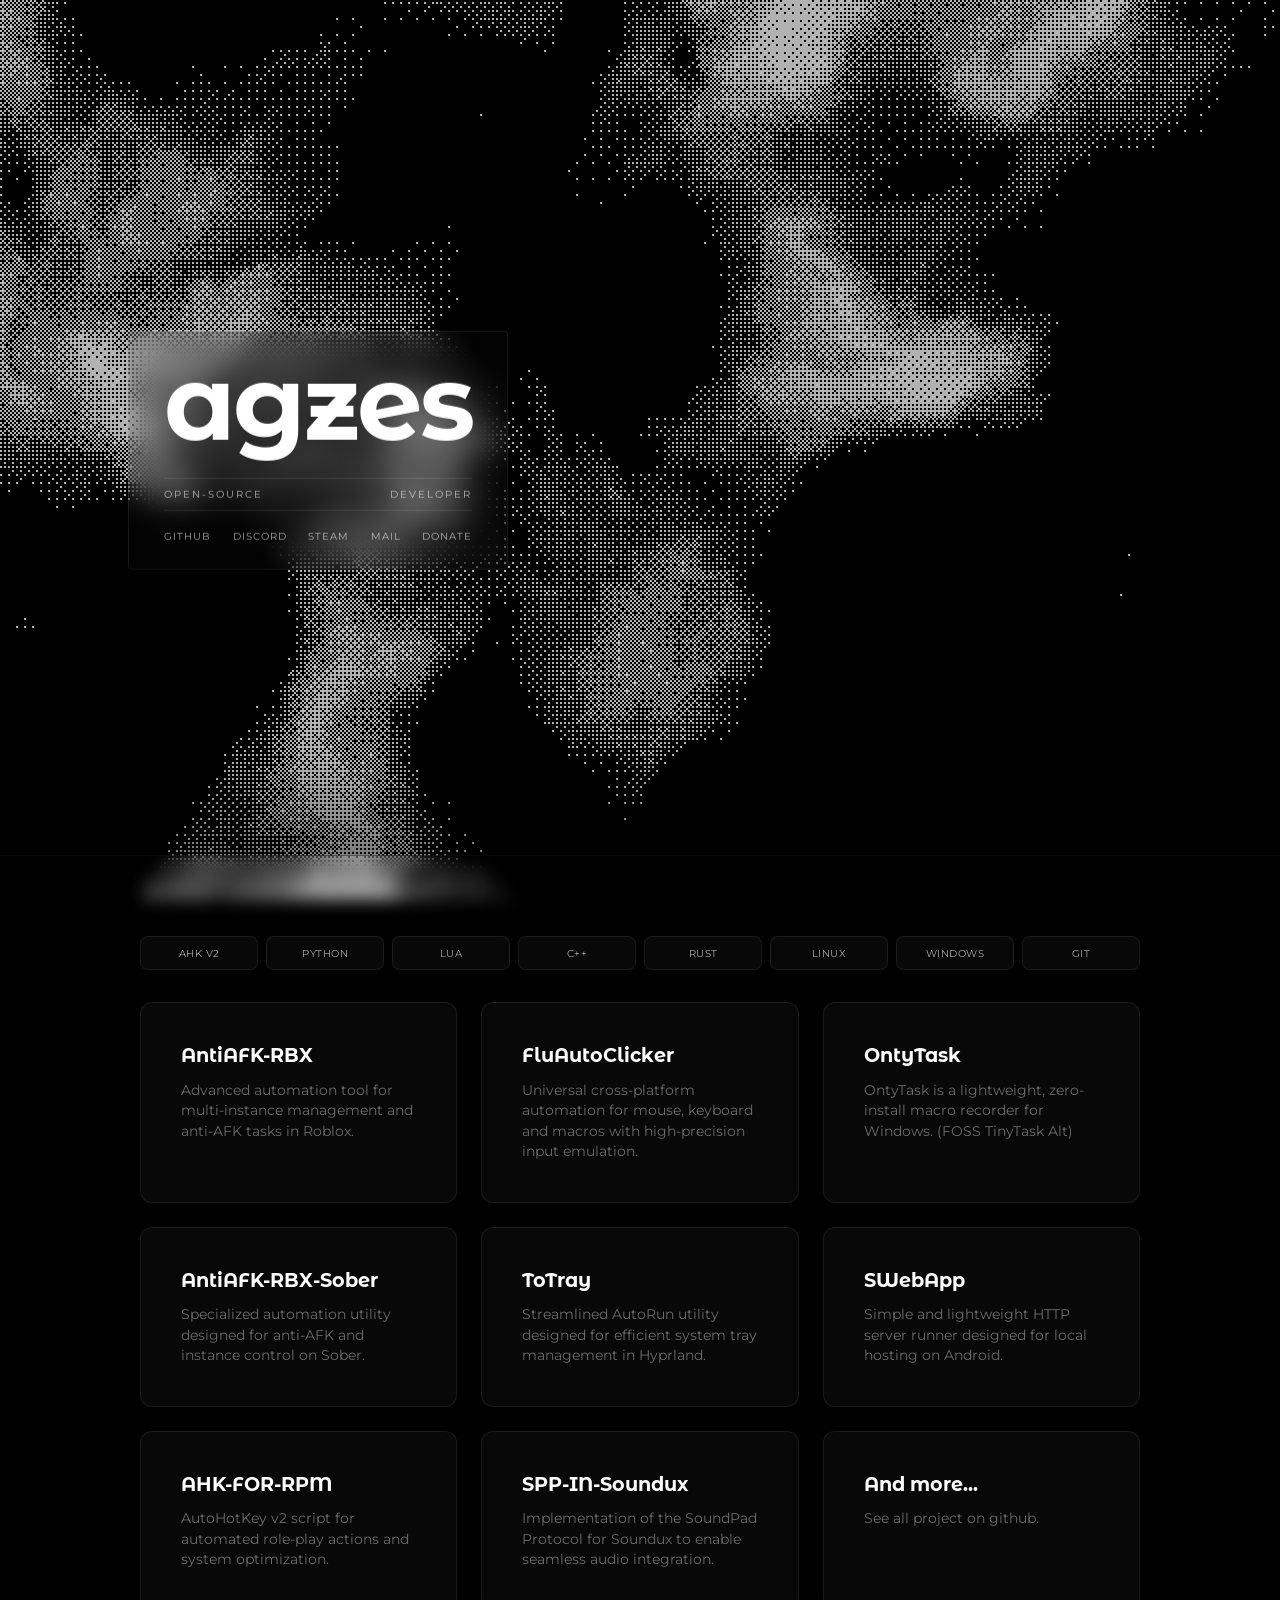
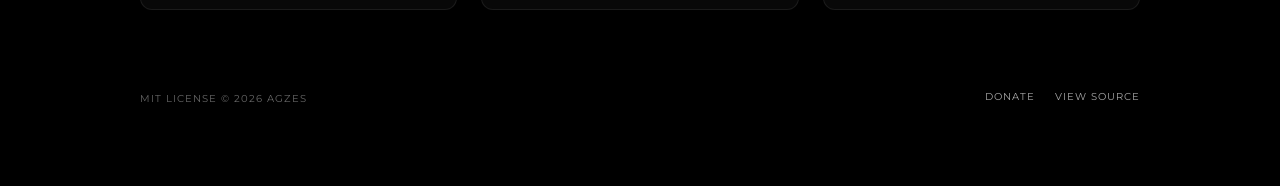
==== commit e35ebc9f: "use clean urls for navigation" ====
--- a/index.html
+++ b/index.html
@@ -58,7 +58,7 @@
                             >steam</a
                         >
                         <a href="mailto:agzes0@proton.me">mail</a>
-                        <a href="donate.html">donate</a>
+                        <a href="/donate">donate</a>
                     </div>
                 </div>
             </div>
@@ -186,7 +186,7 @@
                     <div class="footer">
                         <span>MIT License © 2026 agzes</span>
                         <div style="display: flex; gap: 20px">
-                            <a href="donate.html">Donate</a>
+                            <a href="/donate">Donate</a>
                             <a
                                 href="https://github.com/Agzes/agzes.github.io"
                                 target="_blank"
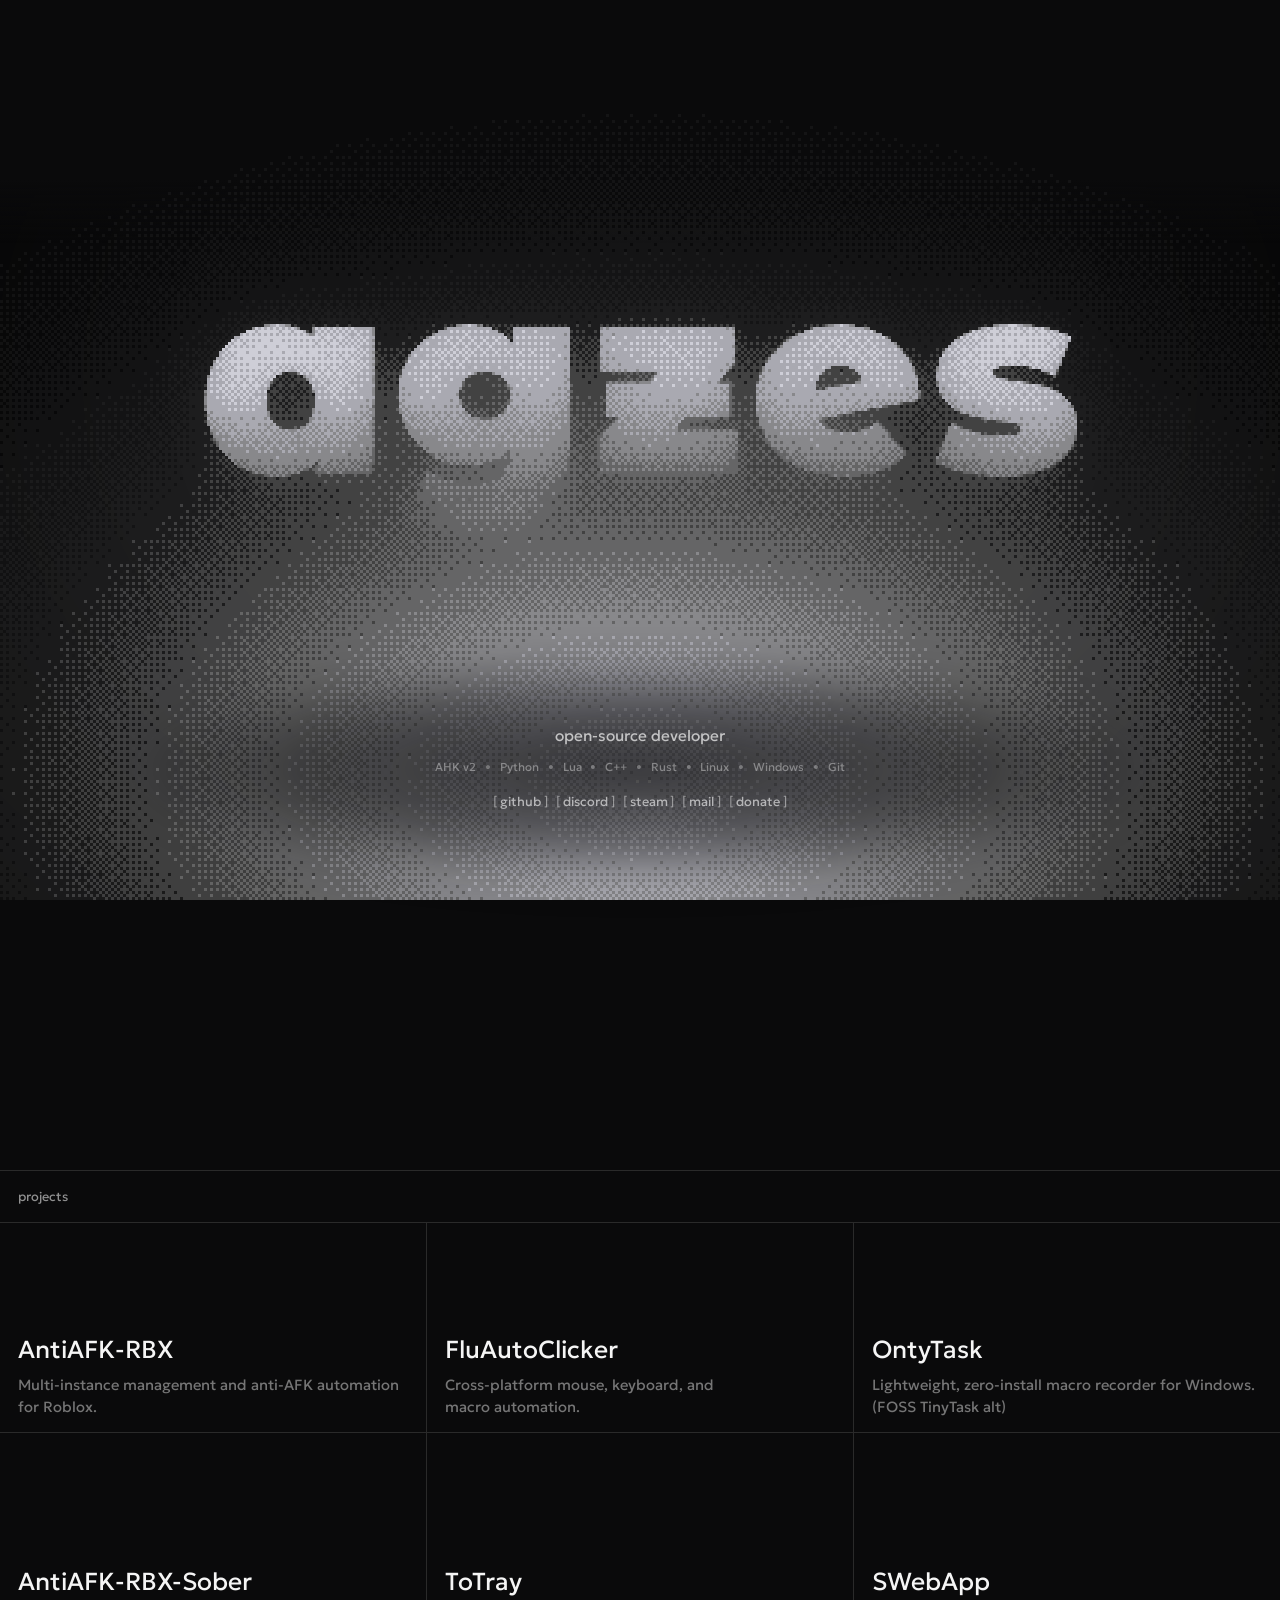
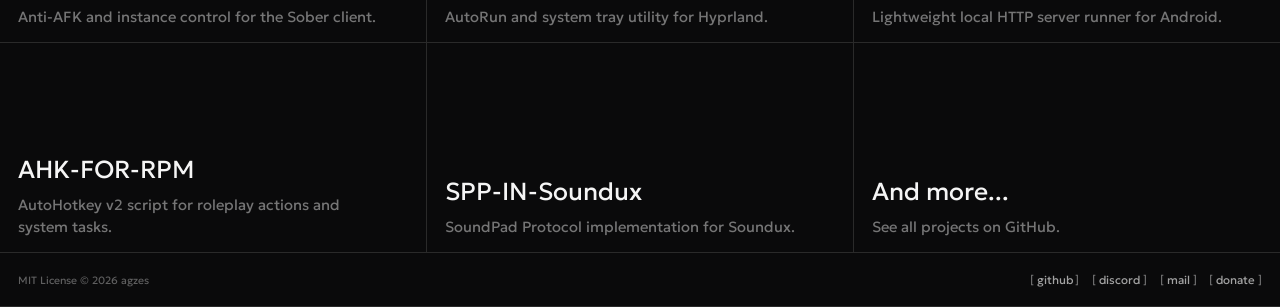
==== commit 0615f937: "redesign site" ====
--- a/index.html
+++ b/index.html
@@ -2,203 +2,288 @@
 <html lang="en">
     <head>
         <meta charset="UTF-8" />
-        <meta name="viewport" content="width=device-width, initial-scale=1.0" />
+        <meta
+            name="viewport"
+            content="width=device-width, initial-scale=1.0, viewport-fit=cover"
+        />
         <meta name="description" content="agzes - open-source developer" />
         <title>agzes</title>
         <link rel="preconnect" href="https://fonts.googleapis.com" />
         <link rel="preconnect" href="https://fonts.gstatic.com" crossorigin />
         <link
-            href="https://fonts.googleapis.com/css2?family=Montserrat+Alternates:wght@700&family=Montserrat:wght@300;400;500&display=swap"
+            href="https://fonts.googleapis.com/css2?family=Geologica:wght@300..900&family=Montserrat+Alternates:wght@900&display=swap"
             rel="stylesheet"
         />
 
         <link rel="icon" type="image/png" href="favicon.png" />
 
-        <meta property="og:title" content="@agzes" />
+        <meta property="og:title" content="agzes" />
+        <meta
+            property="og:description"
+            content="agzes - open-source developer"
+        />
         <meta property="og:type" content="website" />
         <meta property="og:url" content="https://agzes.github.io" />
-        <meta name="theme-color" content="#898989" />
-        <meta property="og:image" content="https://agzes.github.io/p.png" />
-        <meta property="og:image:alt" content="@agzes" />
-        <meta name="twitter:card" content="summary_large_image" />
-        <meta name="twitter:title" content="@agzes" />
+        <meta name="theme-color" content="#0a0a0b" />
+        <meta
+            property="og:image"
+            content="https://agzes.github.io/favicon.png"
+        />
+        <meta property="og:image:alt" content="agzes" />
+        <meta name="twitter:card" content="summary" />
+        <meta name="twitter:title" content="agzes" />
         <meta
             name="twitter:description"
-            content="Agzes - open-source developer."
-        />
-
-        <link rel="stylesheet" href="styles.css" />
+            content="agzes - open-source developer"
+        />
+
+        <link rel="stylesheet" href="site.css" />
+        <noscript>
+            <link rel="stylesheet" href="nojs.css" />
+        </noscript>
     </head>
 
     <body>
-        <div class="content">
-            <div class="hero">
-                <div class="hero-inner">
-                    <h1>agzes</h1>
-                    <div class="hero-status">
-                        <span>open-source</span><span>developer</span>
+        <h1 class="sr-only">agzes - open-source developer</h1>
+
+        <canvas id="glCanvas" aria-hidden="true"></canvas>
+        <div class="fallback-title" aria-hidden="true"><span>agzes</span></div>
+        <div class="vignette" aria-hidden="true"></div>
+        <div class="top-fade" aria-hidden="true"></div>
+
+        <main class="content">
+            <section class="hero" aria-label="Intro">
+                <div class="hero-meta" id="heroMeta">
+                    <div class="hero-kicker">open-source developer</div>
+                    <div class="hero-stack">
+                        <span>AHK v2</span><span>Python</span><span>Lua</span
+                        ><span>C++</span><span>Rust</span><span>Linux</span
+                        ><span>Windows</span><span>Git</span>
                     </div>
-                    <div class="hero-links">
-                        <a
+                    <nav class="hero-links" aria-label="Social links">
+                        <a
+                            class="btn"
                             href="https://github.com/agzes"
                             target="_blank"
                             rel="noopener noreferrer"
                             >github</a
                         >
                         <a
+                            class="btn"
                             href="https://agzes.github.io/go/to/discord"
                             target="_blank"
                             rel="noopener noreferrer"
                             >discord</a
                         >
                         <a
+                            class="btn"
                             href="https://steamcommunity.com/id/agzes_/"
                             target="_blank"
                             rel="noopener noreferrer"
                             >steam</a
                         >
-                        <a href="mailto:agzes0@proton.me">mail</a>
-                        <a href="/donate">donate</a>
+                        <a class="btn" href="mailto:agzes0@proton.me">mail</a>
+                        <a class="btn" href="donate.html">donate</a>
+                    </nav>
+                </div>
+            </section>
+
+            <noscript
+                ><div class="nojs-park" aria-hidden="true">
+                    <span>agzes</span>
+                </div></noscript
+            >
+
+            <section class="work-section" aria-label="Projects">
+                <div class="work-inner">
+                    <div class="work-heading">projects</div>
+                    <div class="project-grid">
+                        <a
+                            class="project-cell"
+                            data-repo="agzes/antiafk-rbx"
+                            href="https://github.com/agzes/antiafk-rbx"
+                            target="_blank"
+                            rel="noopener noreferrer"
+                        >
+                            <span class="project-top">
+                                <span class="project-stars"></span>
+                            </span>
+                            <span class="project-name">AntiAFK-RBX</span>
+                            <span class="project-desc"
+                                >Multi-instance management and anti-AFK
+                                automation for Roblox.</span
+                            >
+                        </a>
+
+                        <a
+                            class="project-cell"
+                            data-repo="agzes/fluautoclicker"
+                            href="https://github.com/agzes/fluautoclicker"
+                            target="_blank"
+                            rel="noopener noreferrer"
+                        >
+                            <span class="project-top">
+                                <span class="project-stars"></span>
+                            </span>
+                            <span class="project-name">FluAutoClicker</span>
+                            <span class="project-desc"
+                                >Cross-platform mouse, keyboard, and macro
+                                automation.</span
+                            >
+                        </a>
+
+                        <a
+                            class="project-cell"
+                            data-repo="agzes/ontytask"
+                            href="https://github.com/agzes/ontytask"
+                            target="_blank"
+                            rel="noopener noreferrer"
+                        >
+                            <span class="project-top">
+                                <span class="project-stars"></span>
+                            </span>
+                            <span class="project-name">OntyTask</span>
+                            <span class="project-desc"
+                                >Lightweight, zero-install macro recorder for
+                                Windows. (FOSS TinyTask alt)</span
+                            >
+                        </a>
+
+                        <a
+                            class="project-cell"
+                            data-repo="agzes/antiafk-rbx-sober"
+                            href="https://github.com/agzes/antiafk-rbx-sober"
+                            target="_blank"
+                            rel="noopener noreferrer"
+                        >
+                            <span class="project-top">
+                                <span class="project-stars"></span>
+                            </span>
+                            <span class="project-name">AntiAFK-RBX-Sober</span>
+                            <span class="project-desc"
+                                >Anti-AFK and instance control for the Sober
+                                client.</span
+                            >
+                        </a>
+
+                        <a
+                            class="project-cell"
+                            data-repo="agzes/totray"
+                            href="https://github.com/agzes/totray"
+                            target="_blank"
+                            rel="noopener noreferrer"
+                        >
+                            <span class="project-top">
+                                <span class="project-stars"></span>
+                            </span>
+                            <span class="project-name">ToTray</span>
+                            <span class="project-desc"
+                                >AutoRun and system tray utility for
+                                Hyprland.</span
+                            >
+                        </a>
+
+                        <a
+                            class="project-cell"
+                            data-repo="agzes/swebapp"
+                            href="https://github.com/agzes/swebapp"
+                            target="_blank"
+                            rel="noopener noreferrer"
+                        >
+                            <span class="project-top">
+                                <span class="project-stars"></span>
+                            </span>
+                            <span class="project-name">SWebApp</span>
+                            <span class="project-desc"
+                                >Lightweight local HTTP server runner for
+                                Android.</span
+                            >
+                        </a>
+
+                        <a
+                            class="project-cell"
+                            data-repo="agzes/ahk-for-rpm"
+                            href="https://github.com/agzes/ahk-for-rpm"
+                            target="_blank"
+                            rel="noopener noreferrer"
+                        >
+                            <span class="project-top">
+                                <span class="project-stars"></span>
+                            </span>
+                            <span class="project-name">AHK-FOR-RPM</span>
+                            <span class="project-desc"
+                                >AutoHotkey v2 script for roleplay actions and
+                                system tasks.</span
+                            >
+                        </a>
+
+                        <a
+                            class="project-cell"
+                            data-repo="agzes/spp-in-soundux"
+                            href="https://github.com/agzes/spp-in-soundux"
+                            target="_blank"
+                            rel="noopener noreferrer"
+                        >
+                            <span class="project-top">
+                                <span class="project-stars"></span>
+                            </span>
+                            <span class="project-name">SPP-IN-Soundux</span>
+                            <span class="project-desc"
+                                >SoundPad Protocol implementation for
+                                Soundux.</span
+                            >
+                        </a>
+
+                        <a
+                            class="project-cell"
+                            href="https://github.com/agzes/"
+                            target="_blank"
+                            rel="noopener noreferrer"
+                        >
+                            <span class="project-top">
+                                <span class="project-stars"></span>
+                            </span>
+                            <span class="project-name">And more...</span>
+                            <span class="project-desc"
+                                >See all projects on GitHub.</span
+                            >
+                        </a>
                     </div>
-                </div>
-            </div>
-            <div class="info-wrapper">
-                <div class="info-panel">
-                    <div class="stack">
-                        <div>AHK V2</div>
-                        <div>Python</div>
-                        <div>Lua</div>
-                        <div>C++</div>
-                        <div>Rust</div>
-                        <div>Linux</div>
-                        <div>Windows</div>
-                        <div>Git</div>
-                    </div>
-                    <div class="project-list">
-                        <a
-                            href="https://github.com/agzes/antiafk-rbx"
-                            target="_blank"
-                            rel="noopener noreferrer"
-                            class="project-row"
-                        >
-                            <h3>AntiAFK-RBX</h3>
-                            <p>
-                                Advanced automation tool for multi-instance
-                                management and anti-AFK tasks in Roblox.
-                            </p>
-                        </a>
-                        <a
-                            href="https://github.com/agzes/fluautoclicker"
-                            target="_blank"
-                            rel="noopener noreferrer"
-                            class="project-row"
-                        >
-                            <h3>FluAutoClicker</h3>
-                            <p>
-                                Universal cross-platform automation for mouse,
-                                keyboard and macros with high-precision input
-                                emulation.
-                            </p>
-                        </a>
-                        <a
-                            href="https://github.com/agzes/ontytask"
-                            target="_blank"
-                            rel="noopener noreferrer"
-                            class="project-row"
-                        >
-                            <h3>OntyTask</h3>
-                            <p>
-                                OntyTask is a lightweight, zero-install macro
-                                recorder for Windows. (FOSS TinyTask Alt)
-                            </p>
-                        </a>
-
-                        <a
-                            href="https://github.com/agzes/antiafk-rbx-sober"
-                            target="_blank"
-                            rel="noopener noreferrer"
-                            class="project-row"
-                        >
-                            <h3>AntiAFK-RBX-Sober</h3>
-                            <p>
-                                Specialized automation utility designed for
-                                anti-AFK and instance control on Sober.
-                            </p>
-                        </a>
-                        <a
-                            href="https://github.com/agzes/totray"
-                            target="_blank"
-                            rel="noopener noreferrer"
-                            class="project-row"
-                        >
-                            <h3>ToTray</h3>
-                            <p>
-                                Streamlined AutoRun utility designed for
-                                efficient system tray management in Hyprland.
-                            </p>
-                        </a>
-                        <a
-                            href="https://github.com/agzes/swebapp"
-                            target="_blank"
-                            rel="noopener noreferrer"
-                            class="project-row"
-                        >
-                            <h3>SWebApp</h3>
-                            <p>
-                                Simple and lightweight HTTP server runner
-                                designed for local hosting on Android.
-                            </p>
-                        </a>
-                        <a
-                            href="https://github.com/agzes/ahk-for-rpm"
-                            target="_blank"
-                            rel="noopener noreferrer"
-                            class="project-row"
-                        >
-                            <h3>AHK-FOR-RPM</h3>
-                            <p>
-                                AutoHotKey v2 script for automated role-play
-                                actions and system optimization.
-                            </p>
-                        </a>
-                        <a
-                            href="https://github.com/agzes/spp-in-soundux"
-                            target="_blank"
-                            rel="noopener noreferrer"
-                            class="project-row"
-                        >
-                            <h3>SPP-IN-Soundux</h3>
-                            <p>
-                                Implementation of the SoundPad Protocol for
-                                Soundux to enable seamless audio integration.
-                            </p>
-                        </a>
-                        <a
-                            href="https://github.com/agzes/"
-                            target="_blank"
-                            rel="noopener noreferrer"
-                            class="project-row"
-                        >
-                            <h3>And more...</h3>
-                            <p>See all project on github.</p>
-                        </a>
-                    </div>
-                    <div class="footer">
-                        <span>MIT License © 2026 agzes</span>
-                        <div style="display: flex; gap: 20px">
-                            <a href="/donate">Donate</a>
+
+                    <footer class="site-footer">
+                        <div class="footer-meta">
+                            <noscript>
+                                <span class="footer-nojs">[no-js]</span>
+                            </noscript>
+                            <span class="footer-license"
+                                >MIT License © 2026 agzes</span
+                            >
+                        </div>
+                        <nav class="footer-links">
                             <a
-                                href="https://github.com/Agzes/agzes.github.io"
+                                class="btn"
+                                href="https://github.com/agzes"
                                 target="_blank"
                                 rel="noopener noreferrer"
-                                >View Source</a
-                            >
-                        </div>
-                    </div>
+                                >github</a
+                            >
+                            <a
+                                class="btn"
+                                href="https://agzes.github.io/go/to/discord"
+                                target="_blank"
+                                rel="noopener noreferrer"
+                                >discord</a
+                            >
+                            <a class="btn" href="mailto:agzes0@proton.me"
+                                >mail</a
+                            >
+                            <a class="btn" href="donate.html">donate</a>
+                        </nav>
+                    </footer>
                 </div>
-            </div>
-        </div>
-        <canvas id="c"></canvas>
-        <script src="script.js"></script>
+            </section>
+        </main>
+
+        <script src="site.js"></script>
     </body>
 </html>
--- a/site.css
+++ b/site.css
@@ -0,0 +1,999 @@
+:root {
+    --bg: #0a0a0b;
+    --fg: #f5f5f5;
+    --fg-rgb: 245, 245, 245;
+    --muted-rgb: 235, 235, 235;
+    --accent-rgb: 235, 235, 235;
+    --accent: rgb(var(--accent-rgb));
+    --hover-bg: rgba(255, 255, 255, 0.07);
+    --scrim-rgb: 10, 10, 11;
+    --line: rgba(var(--accent-rgb), 0.14);
+    --line-strong: rgba(var(--accent-rgb), 0.24);
+    --vignette: rgba(0, 0, 0, 0.5);
+    --selection-fg: #0a0a0b;
+    --sans: "Geologica", sans-serif;
+    --display: "Montserrat Alternates", sans-serif;
+}
+
+*,
+*::before,
+*::after {
+    box-sizing: border-box;
+}
+
+html {
+    scroll-behavior: smooth;
+}
+
+body {
+    margin: 0;
+    padding: 0;
+    padding-left: env(safe-area-inset-left, 0px);
+    padding-right: env(safe-area-inset-right, 0px);
+    background: var(--bg);
+    color: var(--fg);
+    font-family: var(--sans);
+    -webkit-font-smoothing: antialiased;
+    -webkit-text-size-adjust: 100%;
+    text-size-adjust: 100%;
+    overflow-x: hidden;
+}
+
+@supports (overflow-x: clip) {
+    body {
+        overflow-x: clip;
+    }
+}
+
+a,
+button {
+    touch-action: manipulation;
+    -webkit-tap-highlight-color: transparent;
+}
+
+a:focus-visible,
+button:focus-visible {
+    outline: 2px solid var(--accent);
+    outline-offset: 3px;
+}
+
+.project-cell:focus-visible {
+    outline-offset: -3px;
+}
+
+::selection {
+    background: var(--accent);
+    color: var(--selection-fg);
+}
+
+#glCanvas {
+    position: fixed;
+    inset: 0;
+    z-index: 50;
+    display: block;
+    width: 100%;
+    height: 100%;
+    image-rendering: pixelated;
+    image-rendering: crisp-edges;
+    pointer-events: none;
+    mix-blend-mode: screen;
+}
+
+@supports not (mix-blend-mode: screen) {
+    #glCanvas {
+        z-index: 1;
+        mix-blend-mode: normal;
+    }
+}
+
+.fallback-title {
+    display: none;
+}
+
+.fallback-title span {
+    display: inline-block;
+    padding-bottom: 0.26em;
+}
+
+.error-page .fallback-title span {
+    padding-bottom: 0.22em;
+}
+
+body.no-webgl {
+    background: radial-gradient(
+        ellipse at 50% 108%,
+        rgba(var(--accent-rgb), 0.4) 0%,
+        var(--bg) 78%
+    );
+}
+
+body.no-webgl #glCanvas {
+    display: none;
+}
+
+body.no-webgl .fallback-title {
+    position: absolute;
+    inset: 0 0 auto 0;
+    z-index: 30;
+    display: flex;
+    align-items: center;
+    justify-content: center;
+    height: 100svh;
+    margin: 0;
+    font-family: var(--display);
+    font-size: min(26.2vw, 60vh);
+    font-weight: 900;
+    line-height: 1;
+    letter-spacing: 0.02em;
+    text-transform: lowercase;
+    color: rgba(var(--fg-rgb), 0.5);
+    text-shadow: 0 0 40px rgba(var(--accent-rgb), 0.14);
+    pointer-events: none;
+    user-select: none;
+}
+
+body.no-webgl.error-page .fallback-title {
+    font-size: min(40.5vw, 60vh);
+}
+
+body.no-webgl.donate-page .fallback-title {
+    position: absolute;
+    inset: 0 0 auto 0;
+    height: auto;
+    padding: max(0px, calc(12.8vh - 0.567 * min(8.1vw, 18.75vh))) 5% 0;
+    font-size: min(8.1vw, 18.75vh);
+    text-align: center;
+}
+
+body.no-webgl .fallback-title::before {
+    content: "";
+    position: absolute;
+    inset: 0;
+    z-index: -1;
+    background:
+        radial-gradient(
+            ellipse 80% 55% at 50% 108%,
+            rgba(var(--accent-rgb), 0.26),
+            transparent 62%
+        ),
+        radial-gradient(rgba(var(--fg-rgb), 0.05) 1px, transparent 1px);
+    background-size:
+        auto,
+        4px 4px;
+}
+
+body.no-webgl .top-fade {
+    display: none;
+}
+
+.sr-only {
+    position: absolute;
+    width: 1px;
+    height: 1px;
+    padding: 0;
+    margin: -1px;
+    overflow: hidden;
+    clip: rect(0, 0, 0, 0);
+    white-space: nowrap;
+    border: 0;
+}
+
+.content {
+    position: relative;
+    width: 100%;
+}
+
+.hero {
+    position: relative;
+    display: flex;
+    align-items: flex-end;
+    justify-content: center;
+    height: 100vh;
+    height: 100svh;
+    min-height: 520px;
+    padding: 0 5% 7vh;
+}
+
+.hero-meta {
+    position: absolute;
+    left: 50%;
+    bottom: 7vh;
+    z-index: 60;
+    width: min(760px, 90%);
+    padding: clamp(1rem, 2vw, 1.8rem) clamp(0.8rem, 2.5vw, 2rem);
+    transform: translateX(-50%);
+    text-align: center;
+    will-change: opacity;
+}
+
+.hero-meta::before {
+    content: "";
+    position: absolute;
+    inset: -35% -18%;
+    z-index: -1;
+    background: radial-gradient(
+        ellipse at center,
+        rgba(var(--scrim-rgb), 0.8) 0%,
+        rgba(var(--scrim-rgb), 0.48) 45%,
+        transparent 72%
+    );
+    filter: blur(18px);
+    pointer-events: none;
+}
+
+.hero-kicker {
+    margin: 0 0 clamp(0.85rem, 1.6vh, 1.3rem) 0;
+    font-family: var(--sans);
+    font-size: clamp(0.84rem, 0.4vw + 0.72rem, 0.96rem);
+    color: rgba(var(--muted-rgb), 0.76);
+}
+
+.hero-desc {
+    max-width: 52ch;
+    margin: 0 auto 0.7rem auto;
+    font-family: var(--sans);
+    font-size: clamp(0.78rem, 0.35vw + 0.66rem, 0.88rem);
+    line-height: 1.55;
+    color: rgba(var(--muted-rgb), 0.55);
+    text-wrap: pretty;
+}
+
+.hero-stack {
+    margin: 0 0 1.25rem 0;
+    font-family: var(--sans);
+    font-size: 0.72rem;
+    color: rgba(var(--muted-rgb), 0.42);
+}
+
+.hero-stack span + span::before {
+    content: "•";
+    margin: 0 0.55rem;
+    color: rgba(var(--accent-rgb), 0.35);
+}
+
+.hero-links {
+    display: flex;
+    flex-wrap: wrap;
+    align-items: center;
+    justify-content: center;
+    gap: 0.5rem;
+    margin: 0;
+    font-family: var(--sans);
+}
+
+.btn {
+    display: inline;
+    padding: 0;
+    border: 0;
+    border-radius: 0;
+    background: none;
+    color: rgba(var(--muted-rgb), 0.68);
+    font-family: var(--sans);
+    font-size: 0.8rem;
+    font-weight: 400;
+    line-height: 1.4;
+    text-decoration: none;
+    transition: color 0.2s ease;
+}
+
+.btn:hover {
+    color: var(--accent);
+}
+
+.btn::before {
+    content: "[";
+    margin-right: 0.18rem;
+    color: rgba(var(--accent-rgb), 0.5);
+}
+
+.btn::after {
+    content: "]";
+    margin-left: 0.18rem;
+    color: rgba(var(--accent-rgb), 0.5);
+}
+
+.work-section {
+    position: relative;
+    z-index: 10;
+    padding: 30vh 0 0;
+}
+
+.work-inner {
+    width: 100%;
+    margin: 0;
+    padding: 0;
+}
+
+.project-grid {
+    display: grid;
+    grid-template-columns: repeat(3, minmax(0, 1fr));
+    width: calc(100% + 1px);
+}
+
+.work-heading {
+    display: flex;
+    align-items: baseline;
+    justify-content: space-between;
+    flex-wrap: wrap;
+    gap: 1rem;
+    padding: 1.1rem clamp(1.1rem, 1.4vw, 1.8rem);
+    border-top: 1px solid var(--line);
+    border-bottom: 1px solid var(--line);
+    font-family: var(--sans);
+    font-size: 0.8rem;
+    font-weight: 400;
+    color: rgba(var(--muted-rgb), 0.6);
+}
+
+.work-heading-note {
+    flex: none;
+    font-size: 0.68rem;
+    color: rgba(var(--muted-rgb), 0.32);
+}
+
+.work-lead {
+    flex: 1 1 auto;
+    min-width: 0;
+    margin: 0;
+    line-height: 1.5;
+    color: rgba(var(--muted-rgb), 0.6);
+}
+
+.work-lead a {
+    color: rgba(var(--muted-rgb), 0.86);
+    text-decoration: none;
+    border-bottom: 1px solid var(--line-strong);
+    transition:
+        color 0.18s ease,
+        border-color 0.18s ease;
+}
+
+.work-lead a:hover {
+    color: var(--accent);
+    border-color: var(--accent);
+}
+
+.project-cell {
+    position: relative;
+    display: flex;
+    flex-direction: column;
+    gap: 0.6rem;
+    min-width: 0;
+    min-height: 210px;
+    padding: clamp(1rem, 0.9vw, 1.5rem) clamp(1.1rem, 1.4vw, 1.8rem)
+        clamp(0.9rem, 0.8vw, 1.2rem);
+    border-right: 1px solid var(--line);
+    border-bottom: 1px solid var(--line);
+    color: inherit;
+    text-decoration: none;
+    transition: background-color 0.18s ease;
+}
+
+.project-cell:hover {
+    background-color: var(--hover-bg);
+    box-shadow: inset 0 0 0 2px rgba(var(--accent-rgb), 0.35);
+}
+
+.project-top {
+    display: flex;
+    align-items: center;
+    justify-content: flex-end;
+    gap: 0.6rem;
+    min-width: 0;
+}
+
+.project-stars {
+    display: inline-flex;
+    align-items: center;
+    gap: 0.25rem;
+    flex: none;
+    font-family: var(--sans);
+    font-size: 0.64rem;
+    color: rgba(var(--muted-rgb), 0.4);
+}
+
+.project-stars svg {
+    width: 11px;
+    height: 11px;
+    fill: currentColor;
+}
+
+.project-stars:empty {
+    display: none;
+}
+
+.project-cell:has(.project-stars:empty) .project-top {
+    display: none;
+}
+
+.project-name {
+    margin-top: auto;
+    padding-top: 1.2rem;
+    font-family: var(--sans);
+    font-size: clamp(1.1rem, 1.05vw + 0.7rem, 1.7rem);
+    font-weight: 400;
+    line-height: 1.15;
+    overflow-wrap: anywhere;
+    color: var(--fg);
+    transition: color 0.18s ease;
+}
+
+.project-desc {
+    margin: 0;
+    font-family: var(--sans);
+    font-size: clamp(0.74rem, 0.42vw + 0.64rem, 0.92rem);
+    font-weight: 400;
+    line-height: 1.5;
+    color: rgba(var(--muted-rgb), 0.48);
+    text-wrap: pretty;
+}
+
+.project-cell:hover .project-name {
+    color: var(--accent);
+}
+
+.project-cell:hover .project-desc {
+    color: rgba(var(--muted-rgb), 0.68);
+}
+
+.site-footer {
+    grid-column: 1 / -1;
+    display: flex;
+    align-items: center;
+    justify-content: space-between;
+    gap: 1rem;
+    flex-wrap: wrap;
+    margin: 0;
+    padding: 1.2rem clamp(1.1rem, 1.4vw, 1.8rem) 1.1rem;
+    border-bottom: 1px solid var(--line);
+    font-family: var(--sans);
+    font-size: 0.66rem;
+    color: rgba(var(--muted-rgb), 0.38);
+}
+
+.footer-links {
+    display: flex;
+    align-items: center;
+    flex-wrap: wrap;
+    gap: 0.8rem;
+}
+
+.footer-links .btn {
+    font-size: 0.72rem;
+}
+
+.vignette {
+    position: fixed;
+    inset: 0;
+    z-index: 20;
+    pointer-events: none;
+    background: radial-gradient(
+        ellipse at 50% 42%,
+        transparent 52%,
+        var(--vignette) 100%
+    );
+}
+
+.top-fade {
+    position: fixed;
+    top: 0;
+    left: 0;
+    width: 100%;
+    height: 27vh;
+    z-index: 40;
+    pointer-events: none;
+    background: linear-gradient(
+        to bottom,
+        rgba(var(--scrim-rgb), 1) 0,
+        rgba(var(--scrim-rgb), 1) 20vh,
+        rgba(var(--scrim-rgb), 0) 27vh
+    );
+}
+
+@media (max-width: 860px) {
+    .project-grid {
+        grid-template-columns: repeat(2, minmax(0, 1fr));
+    }
+
+    .project-cell:last-of-type {
+        grid-column: 1 / -1;
+    }
+
+    .wallet:last-of-type {
+        grid-column: 1 / -1;
+    }
+
+    .project-cell {
+        min-height: 165px;
+        padding: 1rem 1.2rem 0.9rem;
+    }
+
+    .project-name {
+        font-size: 1.2rem;
+    }
+
+    .work-section {
+        padding-top: 27vh;
+    }
+
+    .work-heading,
+    .site-footer {
+        padding-left: 1.2rem;
+        padding-right: 1.2rem;
+    }
+}
+
+@media (max-width: 640px) {
+    .hero {
+        height: 100svh;
+        min-height: 0;
+        padding: 0 4% 6vh;
+    }
+
+    .hero-meta {
+        bottom: 4vh;
+        width: 94%;
+        padding: 1.2rem 0.6rem;
+    }
+
+    .top-fade {
+        height: 20vh;
+        background: linear-gradient(
+            to bottom,
+            rgba(var(--scrim-rgb), 1) 0,
+            rgba(var(--scrim-rgb), 1) 14vh,
+            rgba(var(--scrim-rgb), 0) 20vh
+        );
+    }
+
+    .hero-kicker {
+        font-size: 0.78rem;
+    }
+
+    .hero-desc {
+        max-width: 46ch;
+        font-size: 0.84rem;
+    }
+
+    .hero-stack {
+        font-size: 0.68rem;
+        margin-bottom: 0.9rem;
+    }
+
+    .btn {
+        font-size: 0.82rem;
+    }
+
+    .work-inner {
+        width: 100%;
+    }
+
+    .work-section {
+        padding-top: 23vh;
+    }
+
+    .project-grid {
+        grid-template-columns: 1fr;
+    }
+
+    .work-heading {
+        padding: 1rem 5%;
+        font-size: 0.84rem;
+    }
+
+    .work-heading-note {
+        font-size: 0.72rem;
+    }
+
+    .project-cell {
+        min-height: 0;
+        gap: 0.5rem;
+        padding: 1rem 5% 0.9rem;
+    }
+
+    .project-name {
+        padding-top: 1rem;
+        font-size: 1.2rem;
+    }
+
+    .project-desc {
+        font-size: 0.8rem;
+    }
+
+    .project-stars {
+        font-size: 0.7rem;
+    }
+
+    .wallet-address {
+        font-size: 0.74rem;
+    }
+
+    .site-footer {
+        margin: 0;
+        padding: 1rem 5% 1.1rem;
+        flex-direction: column;
+        align-items: flex-start;
+        gap: 0.6rem;
+        font-size: 0.72rem;
+    }
+}
+
+@media (max-width: 400px) {
+    .hero {
+        padding: 0 5% 5vh;
+    }
+
+    .hero-meta {
+        bottom: 3.5vh;
+        width: 100%;
+        padding: 0.8rem 0.4rem;
+    }
+
+    .hero-kicker {
+        font-size: 0.72rem;
+    }
+
+    .hero-desc {
+        font-size: 0.8rem;
+    }
+
+    .hero-stack {
+        font-size: 0.64rem;
+    }
+
+    .hero-links {
+        gap: 0.35rem;
+    }
+
+    .btn {
+        font-size: 0.78rem;
+    }
+
+    .project-cell {
+        padding: 0.9rem 5% 0.85rem;
+    }
+
+    .project-name {
+        font-size: 1.1rem;
+    }
+
+    .project-desc {
+        font-size: 0.78rem;
+    }
+
+    .wallet-address {
+        font-size: 0.7rem;
+    }
+
+    .site-footer {
+        font-size: 0.68rem;
+        padding: 0.9rem 5% 1rem;
+    }
+}
+
+@media (max-height: 620px) {
+    .hero {
+        min-height: 0;
+    }
+
+    .hero-meta {
+        bottom: 2.5vh;
+        padding: 0.6rem 0.5rem;
+    }
+
+    .hero-kicker {
+        margin-bottom: 0.2rem;
+        font-size: 0.66rem;
+    }
+
+    .hero-desc {
+        font-size: 0.72rem;
+        margin-bottom: 0.35rem;
+    }
+
+    .hero-stack {
+        font-size: 0.6rem;
+        margin-bottom: 0.5rem;
+    }
+
+    .btn {
+        font-size: 0.76rem;
+    }
+
+    .work-section {
+        padding-top: 22vh;
+    }
+
+    body.no-webgl .fallback-title {
+        font-size: min(26.2vw, 46vh);
+    }
+
+    body.no-webgl.error-page .fallback-title {
+        font-size: min(40.5vw, 46vh);
+    }
+}
+
+@media (pointer: coarse) {
+    .btn {
+        display: inline-block;
+        padding: 0.5rem 0.45rem;
+        font-size: 0.84rem;
+    }
+
+    .btn:active {
+        color: var(--accent);
+    }
+
+    .footer-links .btn,
+    .hero-links .btn {
+        font-size: 0.82rem;
+    }
+
+    .wallet-actions .btn,
+    .qr-actions .btn,
+    .qr-head .btn {
+        padding: 0.6rem 0.5rem;
+    }
+
+    .wallet-address {
+        padding: 0.2rem 0;
+    }
+
+    .project-cell:active {
+        background-color: var(--hover-bg);
+    }
+
+    .wallet:active .project-name {
+        color: var(--accent);
+    }
+
+    .qr-tokens {
+        font-size: 0.72rem;
+    }
+
+    .qr-address {
+        font-size: 0.7rem;
+    }
+}
+
+@media (prefers-reduced-motion: reduce) {
+    html {
+        scroll-behavior: auto;
+    }
+
+    *,
+    *::before,
+    *::after {
+        animation-duration: 0.01ms !important;
+        animation-iteration-count: 1 !important;
+        transition-duration: 0.01ms !important;
+    }
+}
+
+.wallet {
+    cursor: pointer;
+}
+
+.wallet-address {
+    display: block;
+    width: 100%;
+    margin: 0;
+    padding: 0;
+    border: 0;
+    background: none;
+    text-align: left;
+    cursor: pointer;
+    color: rgba(var(--muted-rgb), 0.48);
+    font-family: ui-monospace, "Cascadia Mono", "JetBrains Mono", monospace;
+    font-size: clamp(0.62rem, 0.3vw + 0.55rem, 0.74rem);
+    line-height: 1.55;
+    overflow-wrap: anywhere;
+    transition: color 0.18s ease;
+}
+
+.wallet-address:hover {
+    color: var(--fg);
+}
+
+.wallet-actions {
+    display: flex;
+    align-items: center;
+    flex-wrap: wrap;
+    gap: 0.9rem;
+}
+
+.wallet-actions .btn {
+    appearance: none;
+    padding: 0;
+    border: 0;
+    background: none;
+    cursor: pointer;
+}
+
+.donate-page .content {
+    display: flex;
+    flex-direction: column;
+    min-height: 100svh;
+}
+
+.donate-page .work-section {
+    display: flex;
+    flex: 1;
+    flex-direction: column;
+}
+
+.donate-page .work-inner {
+    display: flex;
+    flex: 1;
+    flex-direction: column;
+}
+
+.donate-page .project-grid {
+    flex: 1;
+    grid-auto-rows: 1fr;
+}
+
+.donate-page .site-footer {
+    margin-top: 0;
+}
+
+@keyframes copyFlash {
+    0% {
+        opacity: 0;
+        transform: translate(-50%, -50%) scale(0.6);
+    }
+    25% {
+        opacity: 1;
+    }
+    100% {
+        opacity: 0;
+        transform: translate(-50%, -50%) scale(1.2);
+    }
+}
+
+.copy-flash {
+    position: fixed;
+    z-index: 500;
+    padding: 0.28rem 0.5rem;
+    transform: translate(-50%, -50%);
+    background: var(--fg);
+    color: var(--bg);
+    font-family: var(--sans);
+    font-size: 0.6rem;
+    line-height: 1;
+    pointer-events: none;
+    animation: copyFlash 0.7s ease-out forwards;
+}
+
+.qr-modal {
+    position: fixed;
+    inset: 0;
+    z-index: 300;
+    display: flex;
+    align-items: center;
+    justify-content: center;
+    padding: 1rem;
+    padding-bottom: max(1rem, env(safe-area-inset-bottom, 0px));
+    background: rgba(var(--scrim-rgb), 0.84);
+    opacity: 0;
+    visibility: hidden;
+    transition:
+        opacity 0.2s ease,
+        visibility 0.2s ease;
+    backdrop-filter: blur(4px);
+    -webkit-backdrop-filter: blur(4px);
+}
+
+.qr-modal.is-open {
+    opacity: 1;
+    visibility: visible;
+}
+
+.qr-panel {
+    width: min(320px, 100%);
+    max-height: calc(100svh - 2rem);
+    overflow-y: auto;
+    overscroll-behavior: contain;
+    padding: 0;
+    background: var(--bg);
+    border: 1px solid var(--line-strong);
+}
+
+.qr-head {
+    display: flex;
+    align-items: flex-start;
+    justify-content: space-between;
+    gap: 1rem;
+    padding: 0.9rem 1rem;
+    border-bottom: 1px solid var(--line);
+}
+
+.qr-title {
+    min-width: 0;
+}
+
+.qr-head h2 {
+    margin: 0;
+    font-family: var(--sans);
+    font-size: 1.05rem;
+    font-weight: 400;
+    line-height: 1.2;
+    color: var(--fg);
+}
+
+.qr-head .btn {
+    appearance: none;
+    flex: none;
+    padding: 0;
+    border: 0;
+    background: none;
+    cursor: pointer;
+}
+
+.qr-tokens {
+    margin: 0.28rem 0 0;
+    font-family: var(--sans);
+    font-size: 0.64rem;
+    color: rgba(var(--muted-rgb), 0.42);
+}
+
+.qr-frame {
+    display: flex;
+    align-items: center;
+    justify-content: center;
+    padding: 1rem;
+    border-bottom: 1px solid var(--line);
+    background: var(--bg);
+    transition: background-color 0.18s ease;
+}
+
+.qr-frame.is-inverted {
+    background: var(--fg);
+}
+
+.qr-canvas {
+    display: block;
+    width: min(224px, 100%);
+    height: auto;
+    margin: 0;
+    padding: 0;
+    image-rendering: pixelated;
+    image-rendering: crisp-edges;
+}
+
+.qr-address {
+    display: block;
+    margin: 0;
+    padding: 0.85rem 1rem;
+    border-bottom: 1px solid var(--line);
+    color: rgba(var(--muted-rgb), 0.56);
+    font-family: ui-monospace, "Cascadia Mono", "JetBrains Mono", monospace;
+    font-size: 0.64rem;
+    line-height: 1.5;
+    word-break: break-all;
+    cursor: pointer;
+    transition:
+        color 0.18s ease,
+        background-color 0.18s ease;
+}
+
+.qr-address:hover {
+    color: var(--fg);
+    background-color: var(--hover-bg);
+}
+
+.qr-actions {
+    display: flex;
+    align-items: center;
+    justify-content: space-between;
+    gap: 1rem;
+    padding: 0.85rem 1rem;
+}
+
+.qr-actions .btn {
+    appearance: none;
+    padding: 0;
+    border: 0;
+    background: none;
+    cursor: pointer;
+}
--- a/nojs.css
+++ b/nojs.css
@@ -0,0 +1,273 @@
+#glCanvas,
+.top-fade {
+    display: none !important;
+}
+
+.fallback-title {
+    position: absolute;
+    inset: 0 0 auto 0;
+    z-index: 30;
+    display: flex;
+    align-items: center;
+    justify-content: center;
+    height: 100svh;
+    margin: 0;
+    font-family: var(--display);
+    font-size: min(26.2vw, 60vh);
+    font-weight: 900;
+    line-height: 1;
+    letter-spacing: 0.02em;
+    text-transform: lowercase;
+    color: rgba(var(--fg-rgb), 0.92);
+    pointer-events: none;
+    user-select: none;
+}
+
+.nojs-park span {
+    display: block;
+    padding-bottom: 0.22em;
+}
+
+.fallback-title::before {
+    content: "";
+    position: absolute;
+    inset: 0;
+    z-index: -1;
+    background:
+        radial-gradient(
+            ellipse 55% 34% at 50% 103%,
+            rgba(var(--accent-rgb), 0.58) 0%,
+            rgba(var(--accent-rgb), 0.34) 25%,
+            rgba(var(--accent-rgb), 0.14) 50%,
+            transparent 72%
+        ),
+        radial-gradient(
+            ellipse 105% 62% at 50% 106%,
+            rgba(var(--accent-rgb), 0.46) 0%,
+            rgba(var(--accent-rgb), 0.38) 20%,
+            rgba(var(--accent-rgb), 0.32) 40%,
+            rgba(var(--accent-rgb), 0.2) 60%,
+            transparent 84%
+        ),
+        radial-gradient(rgba(var(--fg-rgb), 0.045) 1px, transparent 1px);
+    background-size:
+        auto,
+        auto,
+        4px 4px;
+}
+
+.error-page .fallback-title {
+    font-size: min(40.5vw, 60vh);
+}
+
+@supports ((-webkit-background-clip: text) or (background-clip: text)) {
+    .fallback-title span,
+    .nojs-park span {
+        color: transparent;
+        -webkit-text-fill-color: transparent;
+        background-image:
+            radial-gradient(rgba(8, 8, 10, 0.16) 0.7px, transparent 1.1px),
+            linear-gradient(
+                180deg,
+                #ffffff 0%,
+                #f6f6f6 45%,
+                #dcdcdc 80%,
+                #a8a8a8 100%
+            );
+        background-size:
+            3px 3px,
+            100% 100%;
+        -webkit-background-clip: text;
+        background-clip: text;
+    }
+
+    .fallback-title span {
+        background-image:
+            radial-gradient(rgba(8, 8, 10, 0.16) 0.7px, transparent 1.1px),
+            linear-gradient(
+                180deg,
+                #ffffff 0%,
+                #ededed 32%,
+                #d2d2d2 43%,
+                #a4a4a4 52%,
+                #808080 62%,
+                #4e4e4e 72%,
+                #454545 83%,
+                #3a3a3a 100%
+            );
+        -webkit-mask-image: linear-gradient(180deg, #000 70%, transparent 80%);
+        mask-image: linear-gradient(180deg, #000 70%, transparent 80%);
+    }
+
+    body.donate-page .fallback-title span {
+        background-image:
+            radial-gradient(rgba(8, 8, 10, 0.16) 0.7px, transparent 1.1px),
+            linear-gradient(
+                180deg,
+                #ffffff 0%,
+                #f6f6f6 45%,
+                #dcdcdc 80%,
+                #a8a8a8 100%
+            );
+        padding-bottom: 0.22em;
+        -webkit-mask-image: none;
+        mask-image: none;
+    }
+
+    .fallback-title {
+        filter: drop-shadow(0 0 0.16em rgba(var(--accent-rgb), 0.16));
+    }
+
+    .nojs-park span {
+        filter: drop-shadow(0 0 0.16em rgba(var(--accent-rgb), 0.16));
+    }
+}
+
+.nojs-park {
+    position: sticky;
+    top: 0;
+    z-index: 45;
+    display: flex;
+    align-items: flex-start;
+    justify-content: center;
+    min-height: 27vh;
+    padding: max(0px, calc(12.8vh - 0.567 * min(8.1vw, 18.75vh))) 0 0.8rem;
+    font-family: var(--display);
+    font-size: min(8.1vw, 18.75vh);
+    font-weight: 900;
+    line-height: 1;
+    letter-spacing: 0.02em;
+    text-transform: lowercase;
+    color: rgba(var(--fg-rgb), 0.92);
+    pointer-events: none;
+    user-select: none;
+}
+
+.nojs-park::before {
+    content: "";
+    position: absolute;
+    inset: 0 0 auto 0;
+    height: 28vh;
+    z-index: -1;
+    background: linear-gradient(
+        to bottom,
+        rgba(var(--scrim-rgb), 1) 0,
+        rgba(var(--scrim-rgb), 1) 19vh,
+        rgba(var(--scrim-rgb), 0) 28vh
+    );
+}
+
+@supports (animation-timeline: scroll()) {
+    .nojs-park {
+        animation: nojs-park-in linear both;
+        animation-timeline: scroll(root block);
+        animation-range: 85vh 100vh;
+    }
+
+    @keyframes nojs-park-in {
+        from {
+            opacity: 0;
+        }
+
+        to {
+            opacity: 1;
+        }
+    }
+}
+
+.work-section {
+    padding-top: 3vh;
+}
+
+body.donate-page .fallback-title {
+    position: absolute;
+    inset: 0 0 auto 0;
+    height: auto;
+    padding: max(0px, calc(12.8vh - 0.567 * min(8.1vw, 18.75vh))) 5% 0;
+    font-size: min(8.1vw, 18.75vh);
+    text-align: center;
+}
+
+body.donate-page .fallback-title::before {
+    display: none;
+}
+
+body.donate-page .work-section {
+    padding-top: 26vh;
+}
+
+body.donate-page .wallet-actions {
+    display: none;
+}
+
+body.donate-page .wallet {
+    cursor: default;
+}
+
+body.donate-page .wallet-address {
+    color: var(--fg);
+    cursor: text;
+    -webkit-user-select: all;
+    user-select: all;
+}
+
+.footer-meta {
+    display: flex;
+    align-items: center;
+    flex-wrap: wrap;
+    gap: 0.8rem;
+}
+
+.footer-nojs {
+    font-family: var(--sans);
+    font-size: inherit;
+    line-height: inherit;
+    white-space: nowrap;
+    color: rgba(var(--accent-rgb), 0.5);
+}
+
+.footer-hint {
+    margin: 0;
+    font-family: var(--sans);
+    font-size: 0.66rem;
+    line-height: 1.4;
+    text-align: center;
+    color: rgba(var(--muted-rgb), 0.38);
+}
+
+@media (max-width: 640px) {
+    .nojs-park {
+        min-height: 20vh;
+    }
+
+    .work-section {
+        padding-top: 4vh;
+    }
+
+    body.donate-page .work-section {
+        padding-top: 22vh;
+    }
+}
+
+@media (max-height: 620px) {
+    .fallback-title {
+        font-size: min(26.2vw, 46vh);
+    }
+
+    .error-page .fallback-title {
+        font-size: min(40.5vw, 46vh);
+    }
+
+    .nojs-park {
+        min-height: 26vh;
+        font-size: min(8.1vw, 14.4vh);
+    }
+
+    body.donate-page .fallback-title {
+        font-size: min(8.1vw, 14.4vh);
+    }
+
+    .work-section {
+        padding-top: 4vh;
+    }
+}
